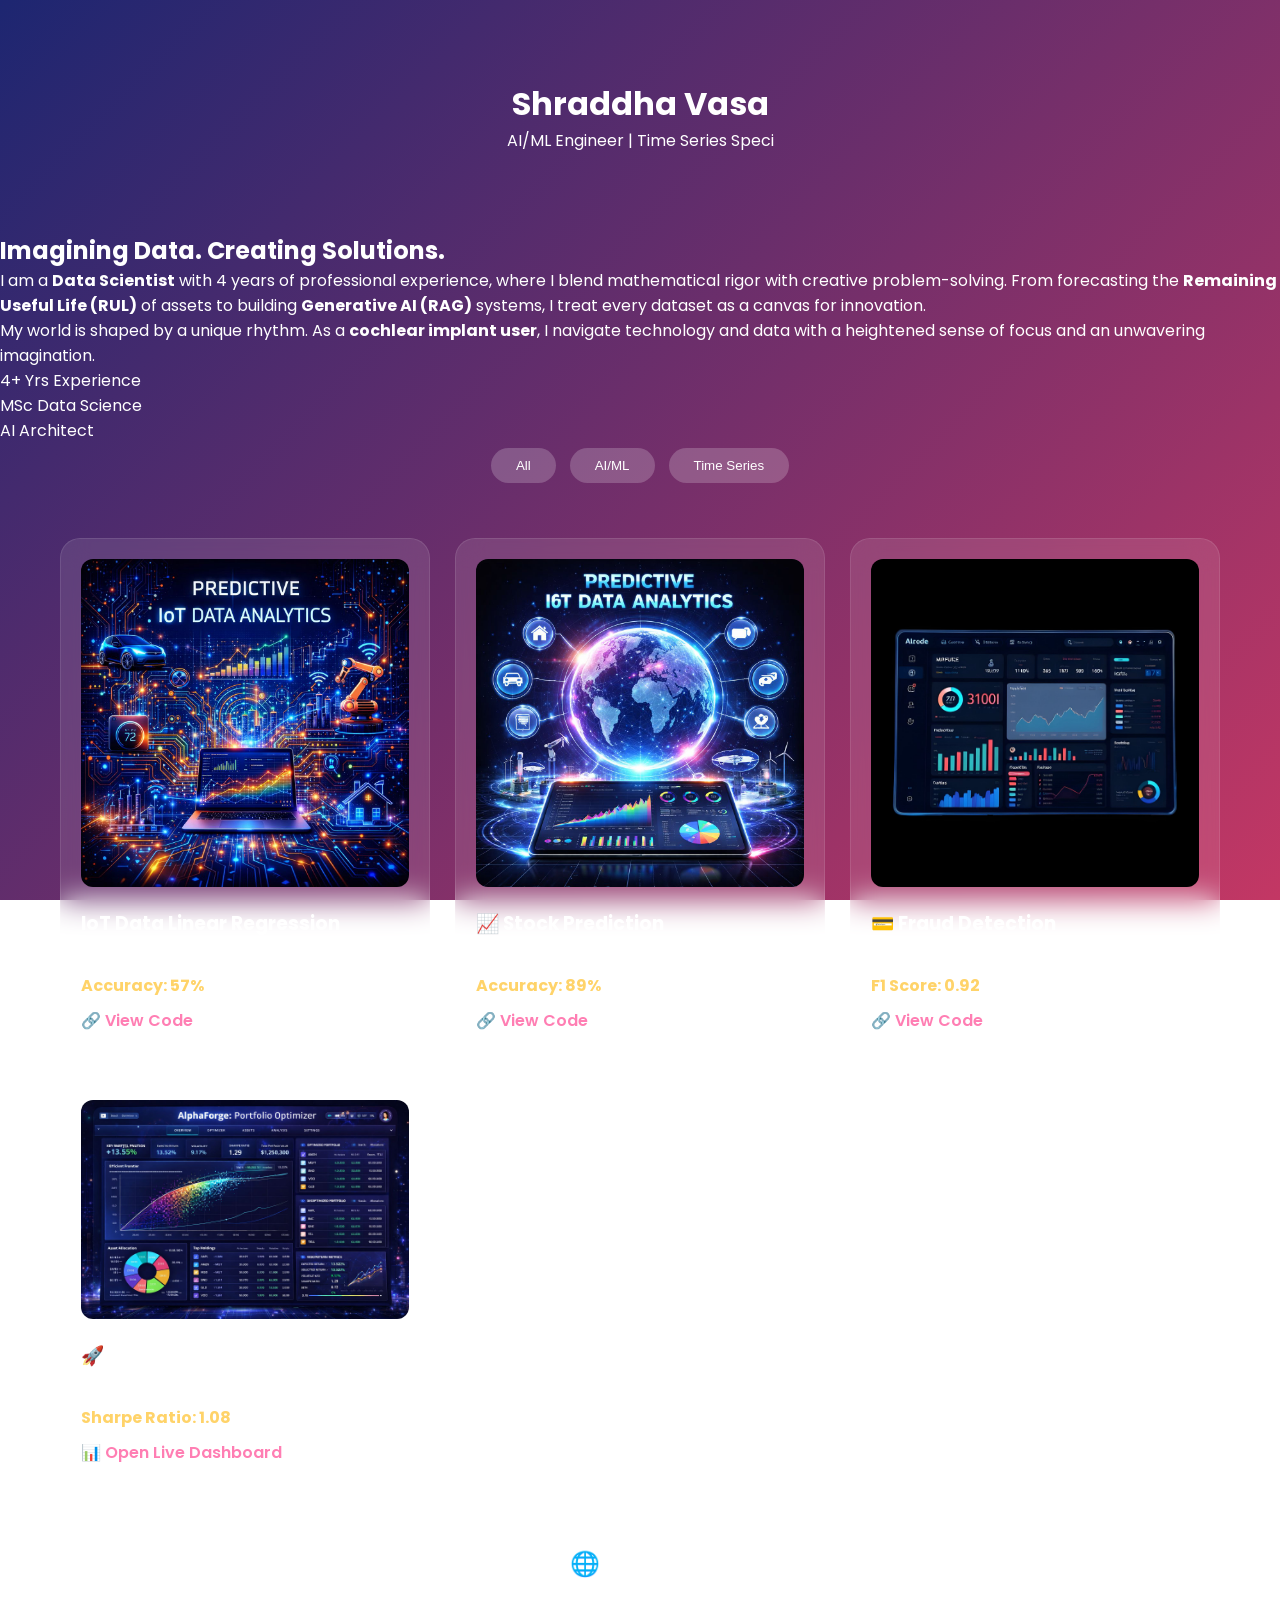
==== index.html @ d856b81b "Update index.html" ====
<!DOCTYPE html>
<html lang="en">
<head>
    <meta charset="UTF-8">
    <meta name="viewport" content="width=device-width, initial-scale=1.0">
    <title>Shraddha Vasa | DS/AI/ML Portfolio</title>
    <link rel="stylesheet" href="style.css">
    <link href="https://fonts.googleapis.com/css2?family=Poppins:wght@300;400;600&display=swap" rel="stylesheet">
</head>
<body>

<header>
    <h1>Shraddha Vasa</h1>
    <p id="typing"></p> 
</header>

<section class="bio-visual-container">
    <div class="bio-glass-card">
        <div class="visual-bg">
            <div class="blob"></div>
            <div class="blob"></div>
        </div>

        <div class="bio-content">
            <h2>Imagining Data. Creating Solutions.</h2>
            <p>
                I am a <strong>Data Scientist</strong> with 4 years of professional experience, where I blend 
                mathematical rigor with creative problem-solving. From forecasting the 
                <strong>Remaining Useful Life (RUL)</strong> of assets to building <strong>Generative AI (RAG)</strong> systems, 
                I treat every dataset as a canvas for innovation.
            </p>
            <p>
                My world is shaped by a unique rhythm. As a <strong>cochlear implant user</strong>, 
                I navigate technology and data with a heightened sense of focus and an 
                unwavering imagination.
            </p>
            <div class="creative-stats">
                <div class="stat-item"><span>4+</span> Yrs Experience</div>
                <div class="stat-item"><span>MSc</span> Data Science</div>
                <div class="stat-item"><span>AI</span> Architect</div>
            </div>
        </div>
    </div>
</section>

<div class="filters">
    <button onclick="filterProjects('all')">All</button>
    <button onclick="filterProjects('ml')">AI/ML</button>
    <button onclick="filterProjects('timeseries')">Time Series</button>
</div>

<section>
    <div class="projects-container">
        <div class="card ml timeseries">
            <img src="Project/IoT_1.jpeg" alt="IoT Data Analysis">
            <h3>IoT Data Linear Regression</h3>
            <p>Predictive Analytics for IoT Data.</p>
            <p class="metric">Accuracy: 57%</p>
            <a href="https://github.com/vasashraddha/IOT_works/blob/main/Predictive_Analytics_for_IoT_Data_A_Linear_Regression_Approach.ipynb" 
                class="project-link">🔗 View Code</a>
        </div>

        <div class="card ml timeseries">
            <img src="Project/IoT_2.jpeg" alt="Stock Prediction">
            <h3>📈 Stock Prediction</h3>
            <p>Forecast stock prices using ARIMA.</p>
            <p class="metric">Accuracy: 89%</p>
            <a href="#" class="project-link">🔗 View Code</a>
        </div>

        <div class="card ml">
            <img src="Project/Alpha_2.jpeg" alt="Fraud Detection">
            <h3>💳 Fraud Detection</h3>
            <p>Anomaly detection in transactions.</p>
            <p class="metric">F1 Score: 0.92</p>
            <a href="#" class="project-link">🔗 View Code</a>
        </div>

        <div class="card ml timeseries">
            <img src="Project/Alpha_1.jpeg" alt="AlphaForge">
            <h3>🚀 AlphaForge Optimizer</h3>
            <p>Multi-asset portfolio optimizer.</p>
            <p class="metric">Sharpe Ratio: 1.08</p>
            <a href="alphaforge.html" class="project-link">📊 Open Live Dashboard</a>
        </div>
    </div>
</section>

<footer style="padding: 40px; text-align: center;">
    <h2>🌐 Connect</h2>
    <a href="https://github.com/vasashraddha" style="color: white;">GitHub</a> |
    <a href="https://www.linkedin.com/in/vasa-shraddha" style="color: white;">LinkedIn</a>
</footer>

<script src="script.js"></script>
</body>
</html>
---- style.css ----
/* ===================== */
/* Global Reset */
/* ===================== */
* {
    margin: 0;
    padding: 0;
    box-sizing: border-box;
}

/* ===================== */
/* Body */
/* ===================== */
body {
    font-family: 'Poppins', sans-serif;
    background: linear-gradient(135deg, #1d2671, #c33764);
    background-attachment: fixed;
    color: white;
}

/* ===================== */
/* Header */
/* ===================== */
header {
    text-align: center;
    padding: 80px 20px;
}

/* ===================== */
/* Filters */
/* ===================== */
.filters {
    text-align: center;
    margin-bottom: 30px;
}

.filters button {
    margin: 5px;
    padding: 10px 25px;
    border: none;
    border-radius: 30px;
    background: rgba(255, 255, 255, 0.2);
    color: white;
    cursor: pointer;
    transition: 0.3s;
}

.filters button:hover {
    background: #ff7eb3;
}

/* ===================== */
/* Projects Grid */
/* ===================== */
.projects-container {
    display: grid;
    grid-template-columns: repeat(auto-fit, minmax(300px, 1fr));
    gap: 25px;
    padding: 20px;
    max-width: 1200px;
    margin: 0 auto;
}

/* ===================== */
/* Cards */
/* ===================== */
.card {
    background: rgba(255, 255, 255, 0.1);
    backdrop-filter: blur(15px);
    padding: 20px;
    border-radius: 20px;
    border: 1px solid rgba(255, 255, 255, 0.1);
    transition: 0.3s;
}

.card:hover {
    transform: translateY(-10px);
}

.card img {
    width: 100%;
    border-radius: 12px;
    margin-bottom: 15px;
}

/* ===================== */
/* Text Elements */
/* ===================== */
.metric {
    color: #ffd369;
    font-weight: bold;
    margin: 10px 0;
    display: block;
}

.project-link {
    color: #ff7eb3;
    text-decoration: none;
    font-weight: 600;
}

/* ===================== */
/* About Section */
/* ===================== */
.about-container {
    padding: 40px 20px;
    max-width: 1000px;
    margin: 0 auto;
}

.about-card {
    background: rgba(255, 255, 255, 0.1);
    backdrop-filter: blur(15px);
    border-radius: 20px;
    padding: 40px;
    border: 1px solid rgba(255, 255, 255, 0.1);
    transition: 0.3s;
}

.about-card:hover {
    transform: translateY(-5px);
}

.about-content {
    display: flex;
    align-items: center;
    gap: 40px;
    flex-wrap: wrap;
}

.about-text {
    flex: 1;
}

.about-text h2 {
    color: #ffd369;
    margin-bottom: 20px;
}

.about-text p {
    line-height: 1.7;
    margin-bottom: 15px;
    color: #f0f2f7;
}

.about-stats {
    display: flex;
    gap: 15px;
    margin-top: 25px;
    flex-wrap: wrap;
}

.about-stats span {
    background: rgba(255, 126, 179, 0.2);
    padding: 8px 15px;
    border-radius: 10px;
    font-size: 0.9rem;
    border: 1px solid #ff7eb3;
}

.about-image {
    flex-shrink: 0;
}

.about-image img {
    width: 100%;
    max-width: 220px;
    height: auto;
    border-radius: 20px;
    object-fit: cover;
    border: 3px solid #ff7eb3;
    box-shadow: 0 10px 30px rgba(0,0,0,0.3);
}

/* ===================== */
/* Footer */
/* ===================== */
footer {
    padding: 40px;
    text-align: center;
}

footer a {
    color: white;
    text-decoration: none;
    margin: 0 10px;
}

footer a:hover {
    color: #ff7eb3;
}

/* ===================== */
/* Mobile Responsive */
/* ===================== */
@media (max-width: 768px) {
    header {
        padding: 60px 15px;
    }

    .about-content {
        flex-direction: column-reverse;
        text-align: center;
    }

    .about-stats {
        justify-content: center;
    }

    .projects-container {
        grid-template-columns: 1fr;
    }
}
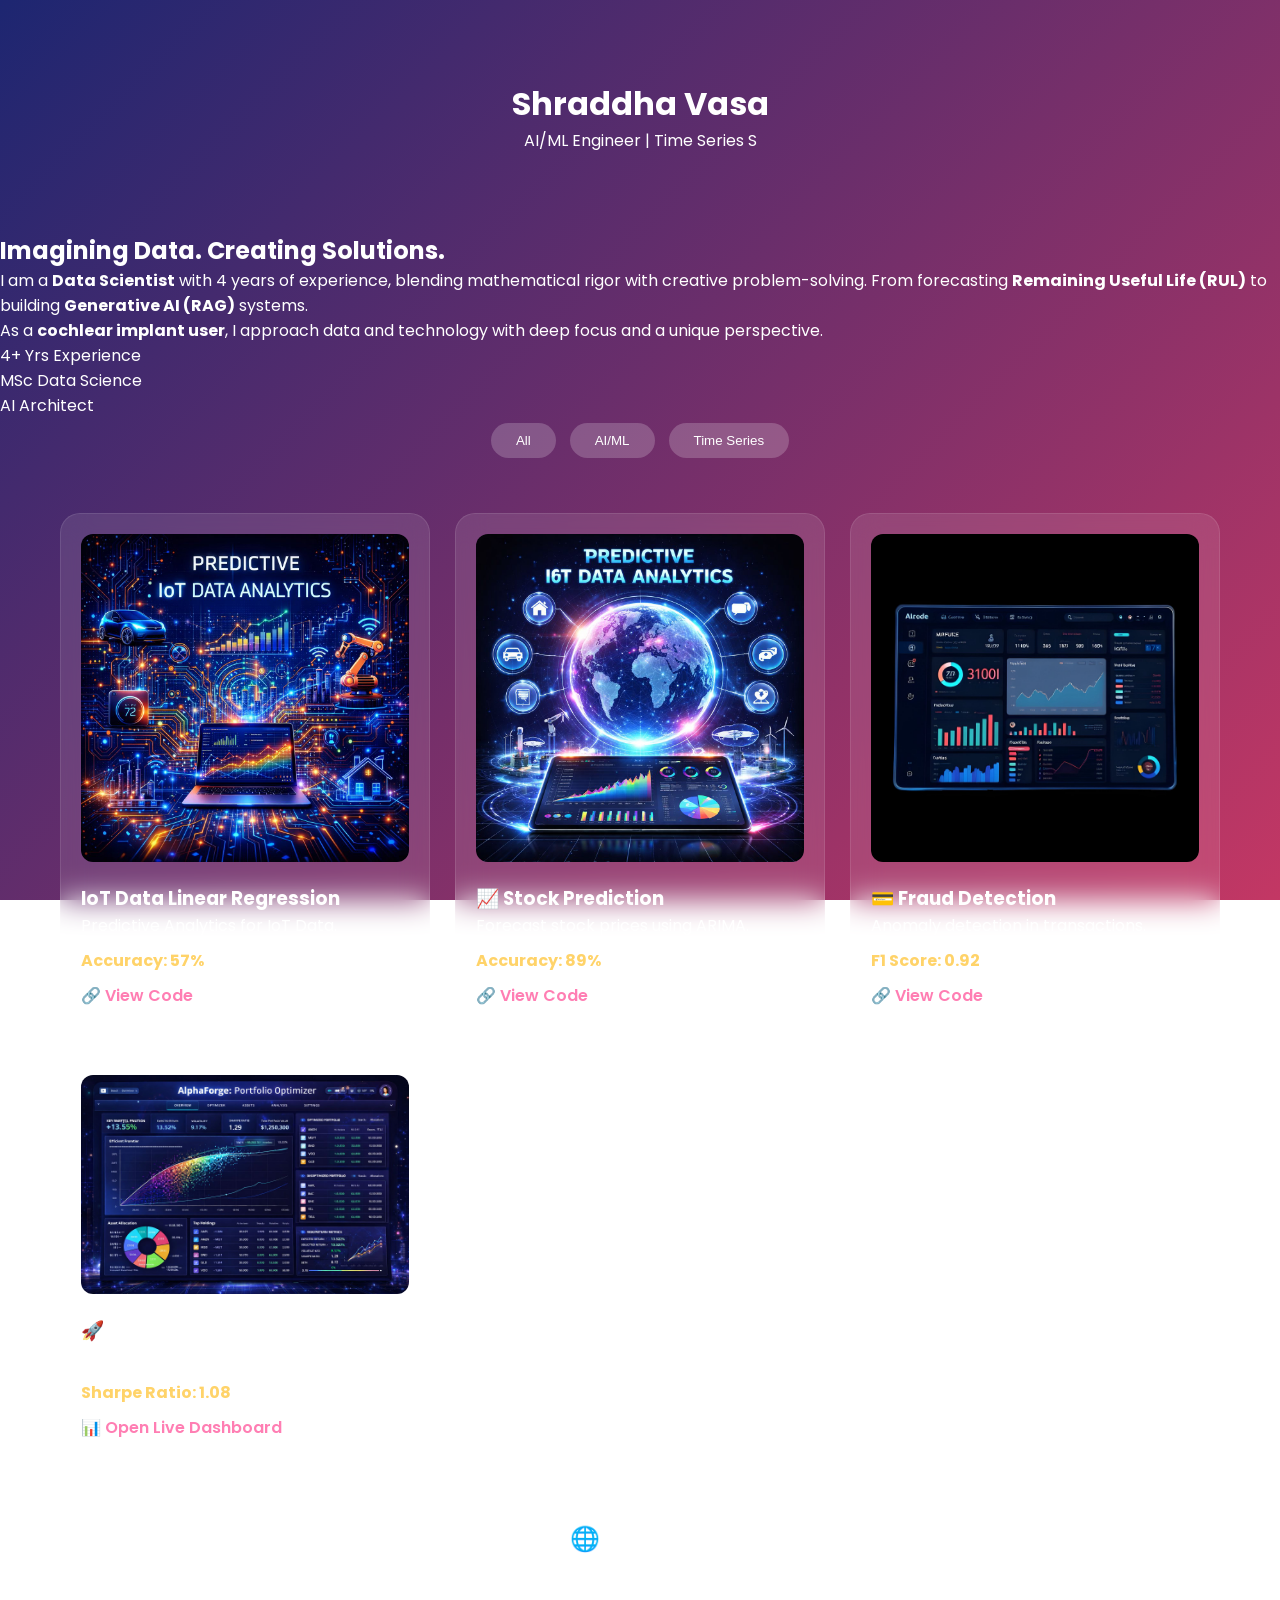
==== commit ede8bfd8: "Update index.html" ====
--- a/index.html
+++ b/index.html
@@ -4,18 +4,26 @@
     <meta charset="UTF-8">
     <meta name="viewport" content="width=device-width, initial-scale=1.0">
     <title>Shraddha Vasa | DS/AI/ML Portfolio</title>
+
+    <!-- CSS -->
     <link rel="stylesheet" href="style.css">
+
+    <!-- Fonts -->
     <link href="https://fonts.googleapis.com/css2?family=Poppins:wght@300;400;600&display=swap" rel="stylesheet">
 </head>
+
 <body>
 
+<!-- ================= HEADER ================= -->
 <header>
     <h1>Shraddha Vasa</h1>
     <p id="typing"></p> 
 </header>
 
+<!-- ================= BIO SECTION ================= -->
 <section class="bio-visual-container">
     <div class="bio-glass-card">
+
         <div class="visual-bg">
             <div class="blob"></div>
             <div class="blob"></div>
@@ -23,45 +31,50 @@
 
         <div class="bio-content">
             <h2>Imagining Data. Creating Solutions.</h2>
+
             <p>
-                I am a <strong>Data Scientist</strong> with 4 years of professional experience, where I blend 
-                mathematical rigor with creative problem-solving. From forecasting the 
-                <strong>Remaining Useful Life (RUL)</strong> of assets to building <strong>Generative AI (RAG)</strong> systems, 
-                I treat every dataset as a canvas for innovation.
+                I am a <strong>Data Scientist</strong> with 4 years of experience, blending 
+                mathematical rigor with creative problem-solving. From forecasting 
+                <strong>Remaining Useful Life (RUL)</strong> to building 
+                <strong>Generative AI (RAG)</strong> systems.
             </p>
+
             <p>
-                My world is shaped by a unique rhythm. As a <strong>cochlear implant user</strong>, 
-                I navigate technology and data with a heightened sense of focus and an 
-                unwavering imagination.
+                As a <strong>cochlear implant user</strong>, I approach data and technology 
+                with deep focus and a unique perspective.
             </p>
+
             <div class="creative-stats">
                 <div class="stat-item"><span>4+</span> Yrs Experience</div>
                 <div class="stat-item"><span>MSc</span> Data Science</div>
                 <div class="stat-item"><span>AI</span> Architect</div>
             </div>
         </div>
-    </div>
+
+    </div> <!-- ✅ FIXED: Proper closing -->
 </section>
 
+<!-- ================= FILTERS ================= -->
 <div class="filters">
     <button onclick="filterProjects('all')">All</button>
     <button onclick="filterProjects('ml')">AI/ML</button>
     <button onclick="filterProjects('timeseries')">Time Series</button>
 </div>
 
+<!-- ================= PROJECTS ================= -->
 <section>
     <div class="projects-container">
+
         <div class="card ml timeseries">
             <img src="Project/IoT_1.jpeg" alt="IoT Data Analysis">
             <h3>IoT Data Linear Regression</h3>
             <p>Predictive Analytics for IoT Data.</p>
             <p class="metric">Accuracy: 57%</p>
-            <a href="https://github.com/vasashraddha/IOT_works/blob/main/Predictive_Analytics_for_IoT_Data_A_Linear_Regression_Approach.ipynb" 
-                class="project-link">🔗 View Code</a>
+            <a href="https://github.com/vasashraddha/IOT_works" class="project-link">🔗 View Code</a>
         </div>
 
         <div class="card ml timeseries">
-            <img src="Project/IoT_2.jpeg" alt="Stock Prediction">
+            <img src="Project/IoT_2.jpeg" alt="Stock Prediction Model">
             <h3>📈 Stock Prediction</h3>
             <p>Forecast stock prices using ARIMA.</p>
             <p class="metric">Accuracy: 89%</p>
@@ -69,7 +82,7 @@
         </div>
 
         <div class="card ml">
-            <img src="Project/Alpha_2.jpeg" alt="Fraud Detection">
+            <img src="Project/Alpha_2.jpeg" alt="Fraud Detection System">
             <h3>💳 Fraud Detection</h3>
             <p>Anomaly detection in transactions.</p>
             <p class="metric">F1 Score: 0.92</p>
@@ -77,21 +90,29 @@
         </div>
 
         <div class="card ml timeseries">
-            <img src="Project/Alpha_1.jpeg" alt="AlphaForge">
+            <img src="Project/Alpha_1.jpeg" alt="Portfolio Optimizer Dashboard">
             <h3>🚀 AlphaForge Optimizer</h3>
             <p>Multi-asset portfolio optimizer.</p>
             <p class="metric">Sharpe Ratio: 1.08</p>
             <a href="alphaforge.html" class="project-link">📊 Open Live Dashboard</a>
         </div>
+
     </div>
 </section>
 
-<footer style="padding: 40px; text-align: center;">
+<!-- ================= FOOTER ================= -->
+<footer>
     <h2>🌐 Connect</h2>
-    <a href="https://github.com/vasashraddha" style="color: white;">GitHub</a> |
-    <a href="https://www.linkedin.com/in/vasa-shraddha" style="color: white;">LinkedIn</a>
+
+    <a href="https://github.com/vasashraddha">GitHub</a> |
+    <a href="https://www.linkedin.com/in/vasa-shraddha">LinkedIn</a> |
+    <a href="mailto:shraddhavasa14@gmail.com">Email</a> |
+    <a href="Mob:+916302883803">Call</a>
+
 </footer>
 
+<!-- JS -->
 <script src="script.js"></script>
+
 </body>
 </html>
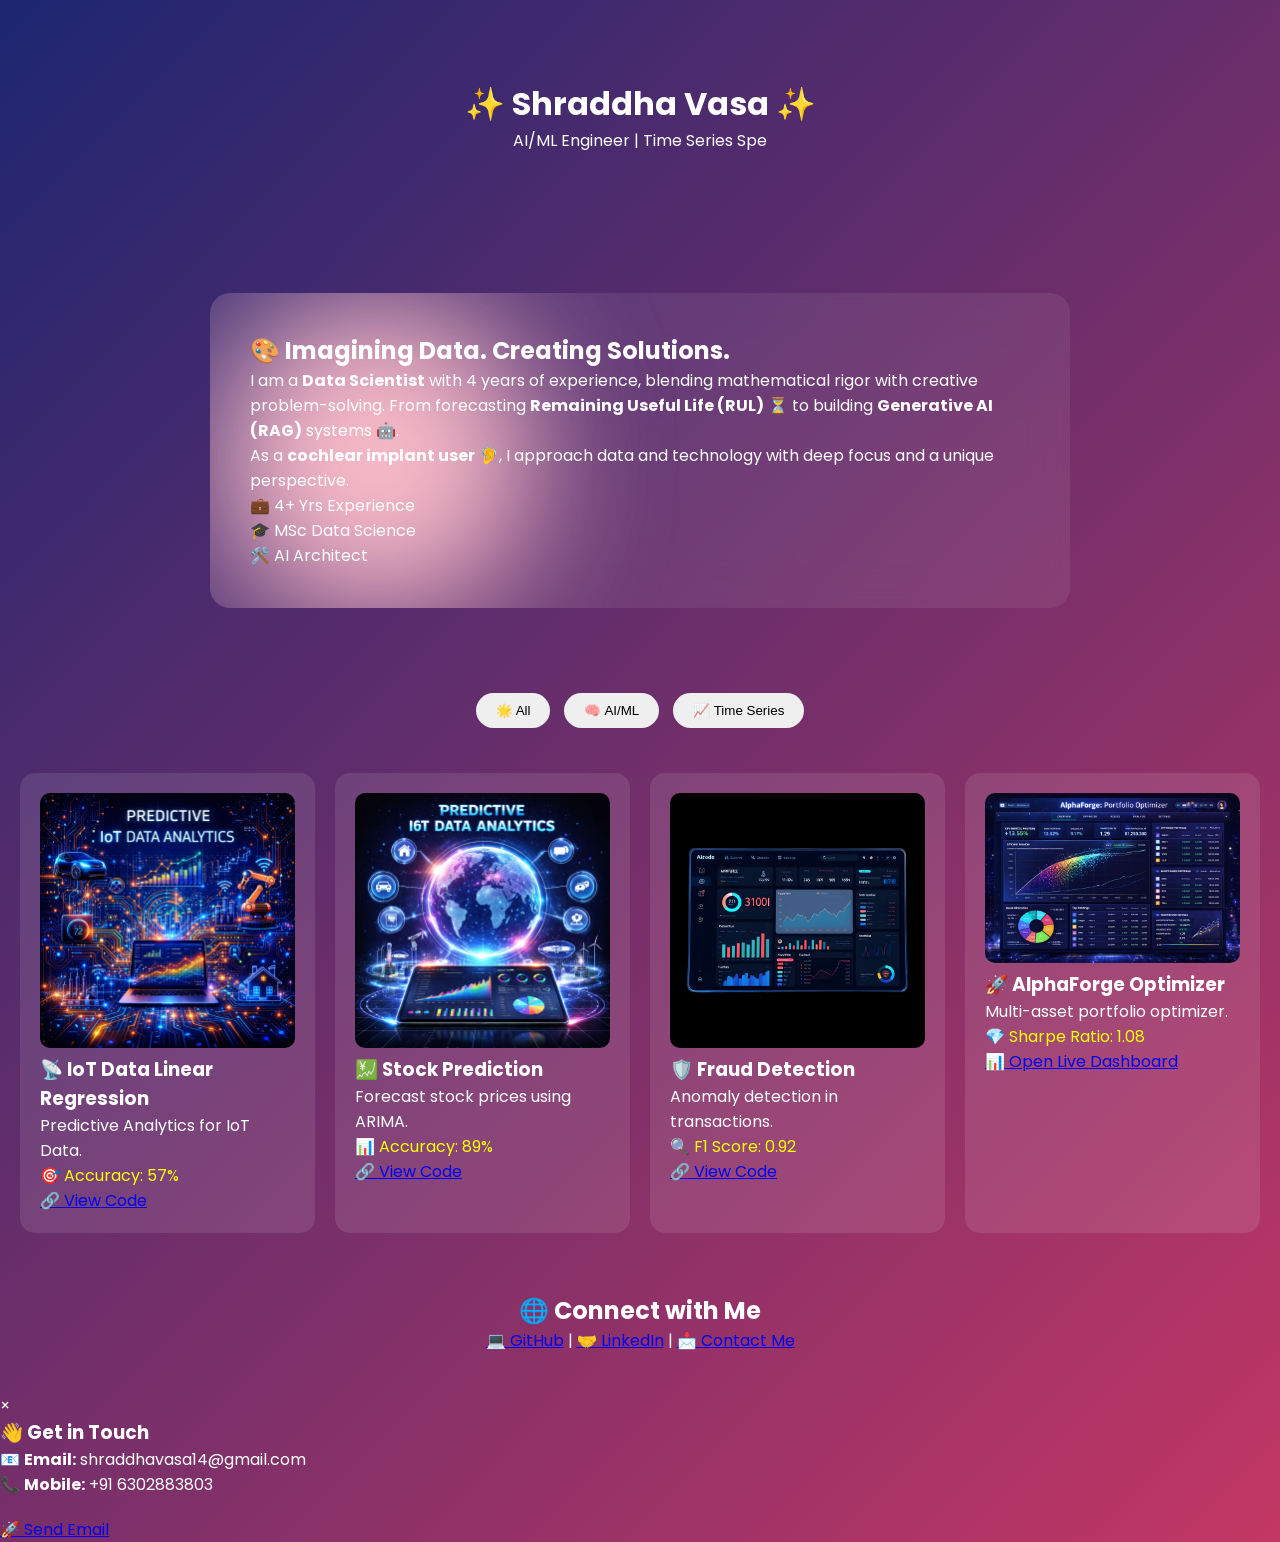
==== commit ac455b8d: "Update index.html" ====
--- a/index.html
+++ b/index.html
@@ -4,115 +4,105 @@
     <meta charset="UTF-8">
     <meta name="viewport" content="width=device-width, initial-scale=1.0">
     <title>Shraddha Vasa | DS/AI/ML Portfolio</title>
-
-    <!-- CSS -->
     <link rel="stylesheet" href="style.css">
-
-    <!-- Fonts -->
     <link href="https://fonts.googleapis.com/css2?family=Poppins:wght@300;400;600&display=swap" rel="stylesheet">
 </head>
-
 <body>
 
-<!-- ================= HEADER ================= -->
 <header>
-    <h1>Shraddha Vasa</h1>
+    <h1>✨ Shraddha Vasa ✨</h1>
     <p id="typing"></p> 
 </header>
 
-<!-- ================= BIO SECTION ================= -->
 <section class="bio-visual-container">
     <div class="bio-glass-card">
-
         <div class="visual-bg">
             <div class="blob"></div>
             <div class="blob"></div>
         </div>
-
         <div class="bio-content">
-            <h2>Imagining Data. Creating Solutions.</h2>
-
+            <h2>🎨 Imagining Data. Creating Solutions.</h2>
             <p>
                 I am a <strong>Data Scientist</strong> with 4 years of experience, blending 
                 mathematical rigor with creative problem-solving. From forecasting 
-                <strong>Remaining Useful Life (RUL)</strong> to building 
-                <strong>Generative AI (RAG)</strong> systems.
+                <strong>Remaining Useful Life (RUL)</strong> ⏳ to building 
+                <strong>Generative AI (RAG)</strong> systems 🤖.
             </p>
-
             <p>
-                As a <strong>cochlear implant user</strong>, I approach data and technology 
+                As a <strong>cochlear implant user</strong> 🦻, I approach data and technology 
                 with deep focus and a unique perspective.
             </p>
-
             <div class="creative-stats">
-                <div class="stat-item"><span>4+</span> Yrs Experience</div>
-                <div class="stat-item"><span>MSc</span> Data Science</div>
-                <div class="stat-item"><span>AI</span> Architect</div>
+                <div class="stat-item"><span>💼 4+</span> Yrs Experience</div>
+                <div class="stat-item"><span>🎓 MSc</span> Data Science</div>
+                <div class="stat-item"><span>🛠️ AI</span> Architect</div>
             </div>
         </div>
-
-    </div> <!-- ✅ FIXED: Proper closing -->
-</section>
-
-<!-- ================= FILTERS ================= -->
-<div class="filters">
-    <button onclick="filterProjects('all')">All</button>
-    <button onclick="filterProjects('ml')">AI/ML</button>
-    <button onclick="filterProjects('timeseries')">Time Series</button>
-</div>
-
-<!-- ================= PROJECTS ================= -->
-<section>
-    <div class="projects-container">
-
-        <div class="card ml timeseries">
-            <img src="Project/IoT_1.jpeg" alt="IoT Data Analysis">
-            <h3>IoT Data Linear Regression</h3>
-            <p>Predictive Analytics for IoT Data.</p>
-            <p class="metric">Accuracy: 57%</p>
-            <a href="https://github.com/vasashraddha/IOT_works" class="project-link">🔗 View Code</a>
-        </div>
-
-        <div class="card ml timeseries">
-            <img src="Project/IoT_2.jpeg" alt="Stock Prediction Model">
-            <h3>📈 Stock Prediction</h3>
-            <p>Forecast stock prices using ARIMA.</p>
-            <p class="metric">Accuracy: 89%</p>
-            <a href="#" class="project-link">🔗 View Code</a>
-        </div>
-
-        <div class="card ml">
-            <img src="Project/Alpha_2.jpeg" alt="Fraud Detection System">
-            <h3>💳 Fraud Detection</h3>
-            <p>Anomaly detection in transactions.</p>
-            <p class="metric">F1 Score: 0.92</p>
-            <a href="#" class="project-link">🔗 View Code</a>
-        </div>
-
-        <div class="card ml timeseries">
-            <img src="Project/Alpha_1.jpeg" alt="Portfolio Optimizer Dashboard">
-            <h3>🚀 AlphaForge Optimizer</h3>
-            <p>Multi-asset portfolio optimizer.</p>
-            <p class="metric">Sharpe Ratio: 1.08</p>
-            <a href="alphaforge.html" class="project-link">📊 Open Live Dashboard</a>
-        </div>
-
     </div>
 </section>
 
-<!-- ================= FOOTER ================= -->
+<div class="filters">
+    <button class="active" onclick="filterProjects('all')">🌟 All</button>
+    <button onclick="filterProjects('ml')">🧠 AI/ML</button>
+    <button onclick="filterProjects('timeseries')">📈 Time Series</button>
+</div>
+
+<section class="projects-container">
+    <div class="card ml timeseries">
+        <img src="Project/IoT_1.jpeg" alt="IoT Data Analysis">
+        <h3>📡 IoT Data Linear Regression</h3>
+        <p>Predictive Analytics for IoT Data.</p>
+        <p class="metric">🎯 Accuracy: 57%</p>
+        <a href="https://github.com/vasashraddha/IOT_works/blob/main/Predictive_Analytics_for_IoT_Data_A_Linear_Regression_Approach.ipynb" 
+            class="project-link">🔗 View Code</a>
+    </div>
+
+    <div class="card ml timeseries">
+        <img src="Project/IoT_2.jpeg" alt="Stock Prediction">
+        <h3>💹 Stock Prediction</h3>
+        <p>Forecast stock prices using ARIMA.</p>
+        <p class="metric">📊 Accuracy: 89%</p>
+        <a href="#" class="project-link">🔗 View Code</a>
+    </div>
+
+    <div class="card ml">
+        <img src="Project/Alpha_2.jpeg" alt="Fraud Detection">
+        <h3>🛡️ Fraud Detection</h3>
+        <p>Anomaly detection in transactions.</p>
+        <p class="metric">🔍 F1 Score: 0.92</p>
+        <a href="#" class="project-link">🔗 View Code</a>
+    </div>
+
+    <div class="card ml timeseries">
+        <img src="Project/Alpha_1.jpeg" alt="AlphaForge">
+        <h3>🚀 AlphaForge Optimizer</h3>
+        <p>Multi-asset portfolio optimizer.</p>
+        <p class="metric">💎 Sharpe Ratio: 1.08</p>
+        <a href="alphaforge.html" class="project-link">📊 Open Live Dashboard</a>
+    </div>
+</section>
+
 <footer>
-    <h2>🌐 Connect</h2>
-
-    <a href="https://github.com/vasashraddha">GitHub</a> |
-    <a href="https://www.linkedin.com/in/vasa-shraddha">LinkedIn</a> |
-    <a href="mailto:shraddhavasa14@gmail.com">Email</a> |
-    <a href="Mob:+916302883803">Call</a>
-
+    <h2>🌐 Connect with Me</h2>
+    <div class="footer-links">
+        <a href="https://github.com/vasashraddha" target="_blank">💻 GitHub</a> |
+        <a href="https://www.linkedin.com/in/vasa-shraddha" target="_blank">🤝 LinkedIn</a> | 
+        <a href="javascript:void(0)" onclick="openModal()">📩 Contact Me</a>
+    </div>
 </footer>
 
-<!-- JS -->
+<div id="contactModal" class="modal">
+    <div class="modal-content">
+        <span class="close" onclick="closeModal()">&times;</span>
+        <h3>👋 Get in Touch</h3>
+        <p>📧 <strong>Email:</strong> shraddhavasa14@gmail.com</p>
+        <p>📞 <strong>Mobile:</strong> +91 6302883803</p>
+        <div style="margin-top: 20px;">
+            <a href="mailto:shraddhavasa14@gmail.com" class="modal-btn">🚀 Send Email</a>
+        </div>
+    </div>
+</div>
+
 <script src="script.js"></script>
-
 </body>
 </html>
--- a/style.css
+++ b/style.css
@@ -1,212 +1,98 @@
-/* ===================== */
-/* Global Reset */
-/* ===================== */
 * {
     margin: 0;
     padding: 0;
     box-sizing: border-box;
 }
 
-/* ===================== */
-/* Body */
-/* ===================== */
 body {
     font-family: 'Poppins', sans-serif;
     background: linear-gradient(135deg, #1d2671, #c33764);
-    background-attachment: fixed;
     color: white;
 }
 
-/* ===================== */
 /* Header */
-/* ===================== */
 header {
     text-align: center;
     padding: 80px 20px;
 }
 
-/* ===================== */
+/* Bio Section */
+.bio-visual-container {
+    padding: 60px 20px;
+    max-width: 900px;
+    margin: auto;
+}
+
+.bio-glass-card {
+    position: relative;
+    background: rgba(255,255,255,0.08);
+    backdrop-filter: blur(20px);
+    padding: 40px;
+    border-radius: 20px;
+    overflow: hidden;
+}
+
+.visual-bg {
+    position: absolute;
+    width: 100%;
+    height: 100%;
+    z-index: -1;
+}
+
+.blob {
+    position: absolute;
+    width: 250px;
+    height: 250px;
+    background: pink;
+    filter: blur(80px);
+    border-radius: 50%;
+    animation: move 10s infinite alternate;
+}
+
+@keyframes move {
+    from { transform: translate(-20%, -20%); }
+    to { transform: translate(20%, 20%); }
+}
+
 /* Filters */
-/* ===================== */
 .filters {
     text-align: center;
-    margin-bottom: 30px;
+    margin: 20px;
 }
 
 .filters button {
+    padding: 10px 20px;
+    border: none;
     margin: 5px;
-    padding: 10px 25px;
-    border: none;
-    border-radius: 30px;
-    background: rgba(255, 255, 255, 0.2);
-    color: white;
+    border-radius: 20px;
     cursor: pointer;
-    transition: 0.3s;
 }
 
-.filters button:hover {
-    background: #ff7eb3;
+/* Projects */
+.projects-container {
+    display: grid;
+    grid-template-columns: repeat(auto-fit,minmax(250px,1fr));
+    gap: 20px;
+    padding: 20px;
 }
 
-/* ===================== */
-/* Projects Grid */
-/* ===================== */
-.projects-container {
-    display: grid;
-    grid-template-columns: repeat(auto-fit, minmax(300px, 1fr));
-    gap: 25px;
+.card {
+    background: rgba(255,255,255,0.1);
     padding: 20px;
-    max-width: 1200px;
-    margin: 0 auto;
-}
-
-/* ===================== */
-/* Cards */
-/* ===================== */
-.card {
-    background: rgba(255, 255, 255, 0.1);
-    backdrop-filter: blur(15px);
-    padding: 20px;
-    border-radius: 20px;
-    border: 1px solid rgba(255, 255, 255, 0.1);
-    transition: 0.3s;
-}
-
-.card:hover {
-    transform: translateY(-10px);
+    border-radius: 15px;
 }
 
 .card img {
     width: 100%;
-    border-radius: 12px;
-    margin-bottom: 15px;
+    border-radius: 10px;
 }
 
-/* ===================== */
-/* Text Elements */
-/* ===================== */
 .metric {
-    color: #ffd369;
-    font-weight: bold;
-    margin: 10px 0;
-    display: block;
+    color: yellow;
 }
 
-.project-link {
-    color: #ff7eb3;
-    text-decoration: none;
-    font-weight: 600;
+/* Footer */
+footer {
+    text-align: center;
+    padding: 40px;
 }
-
-/* ===================== */
-/* About Section */
-/* ===================== */
-.about-container {
-    padding: 40px 20px;
-    max-width: 1000px;
-    margin: 0 auto;
-}
-
-.about-card {
-    background: rgba(255, 255, 255, 0.1);
-    backdrop-filter: blur(15px);
-    border-radius: 20px;
-    padding: 40px;
-    border: 1px solid rgba(255, 255, 255, 0.1);
-    transition: 0.3s;
-}
-
-.about-card:hover {
-    transform: translateY(-5px);
-}
-
-.about-content {
-    display: flex;
-    align-items: center;
-    gap: 40px;
-    flex-wrap: wrap;
-}
-
-.about-text {
-    flex: 1;
-}
-
-.about-text h2 {
-    color: #ffd369;
-    margin-bottom: 20px;
-}
-
-.about-text p {
-    line-height: 1.7;
-    margin-bottom: 15px;
-    color: #f0f2f7;
-}
-
-.about-stats {
-    display: flex;
-    gap: 15px;
-    margin-top: 25px;
-    flex-wrap: wrap;
-}
-
-.about-stats span {
-    background: rgba(255, 126, 179, 0.2);
-    padding: 8px 15px;
-    border-radius: 10px;
-    font-size: 0.9rem;
-    border: 1px solid #ff7eb3;
-}
-
-.about-image {
-    flex-shrink: 0;
-}
-
-.about-image img {
-    width: 100%;
-    max-width: 220px;
-    height: auto;
-    border-radius: 20px;
-    object-fit: cover;
-    border: 3px solid #ff7eb3;
-    box-shadow: 0 10px 30px rgba(0,0,0,0.3);
-}
-
-/* ===================== */
-/* Footer */
-/* ===================== */
-footer {
-    padding: 40px;
-    text-align: center;
-}
-
-footer a {
-    color: white;
-    text-decoration: none;
-    margin: 0 10px;
-}
-
-footer a:hover {
-    color: #ff7eb3;
-}
-
-/* ===================== */
-/* Mobile Responsive */
-/* ===================== */
-@media (max-width: 768px) {
-    header {
-        padding: 60px 15px;
-    }
-
-    .about-content {
-        flex-direction: column-reverse;
-        text-align: center;
-    }
-
-    .about-stats {
-        justify-content: center;
-    }
-
-    .projects-container {
-        grid-template-columns: 1fr;
-    }
-}
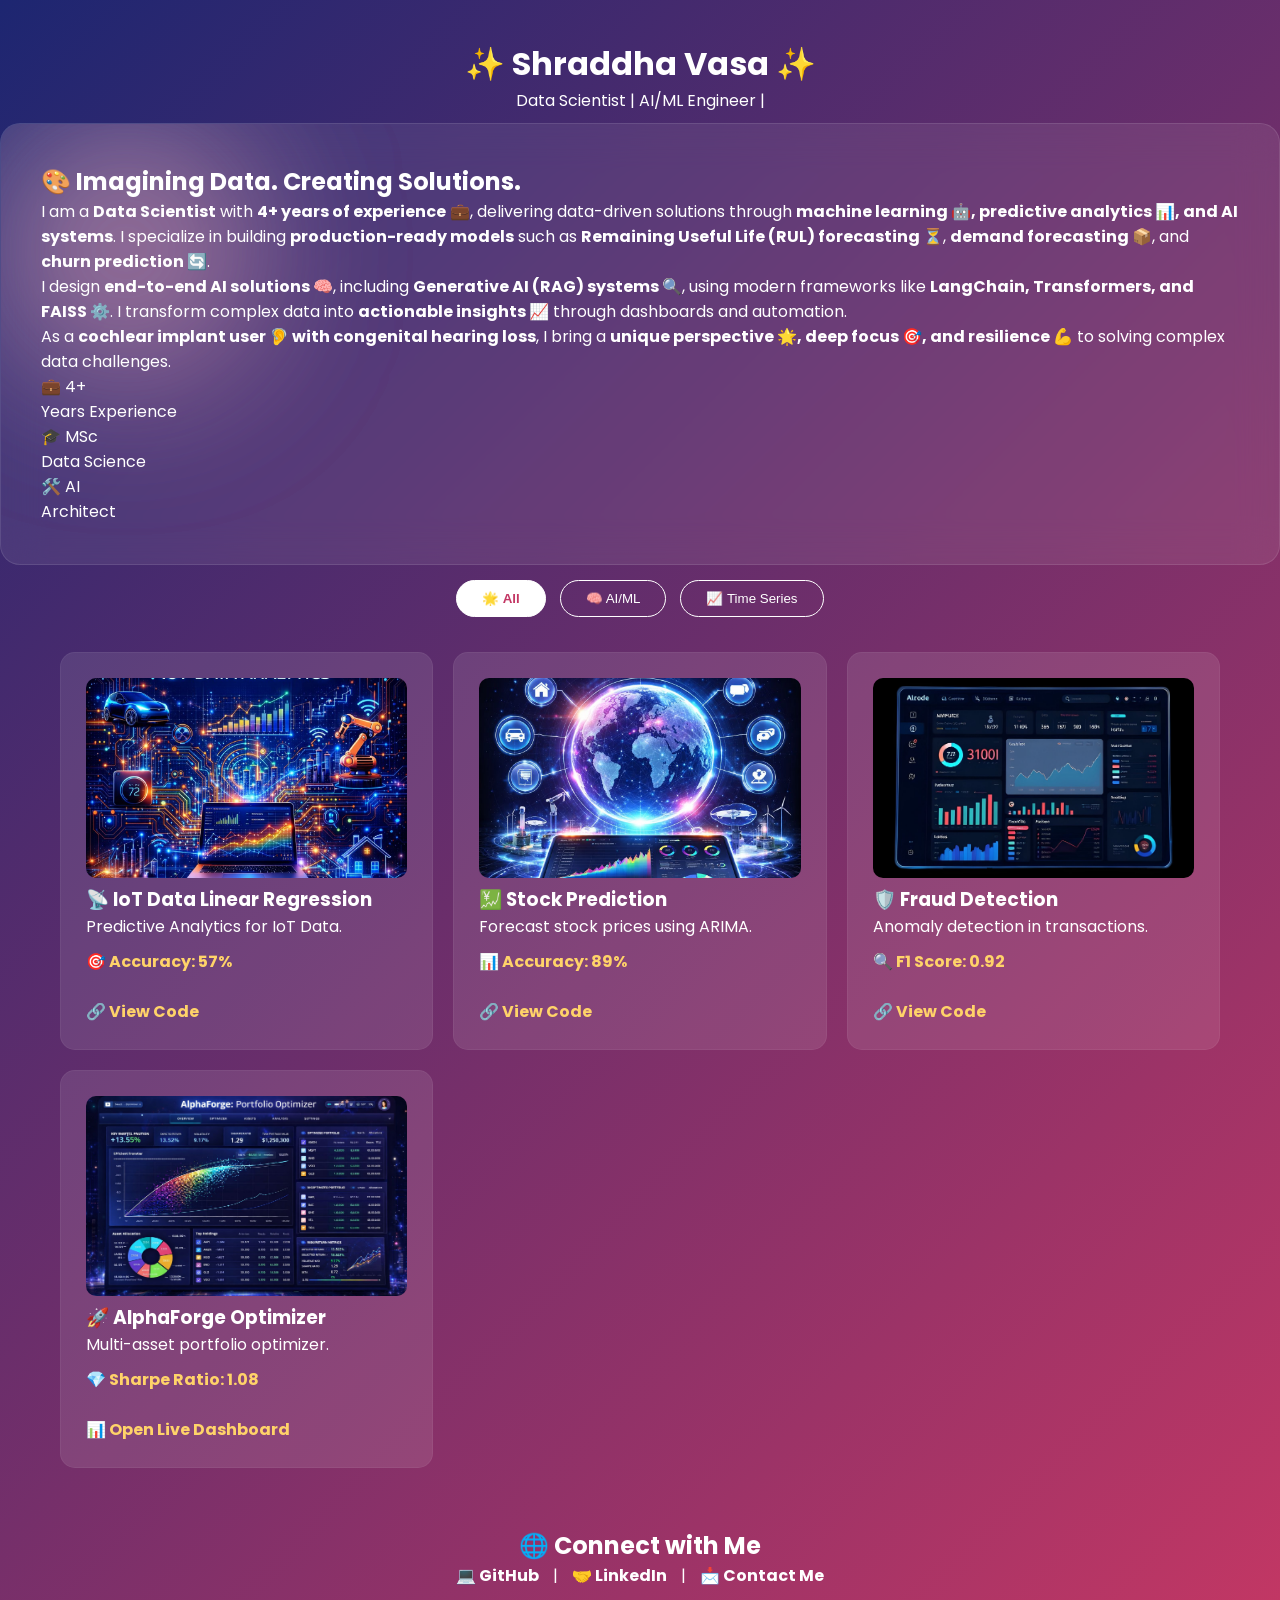
==== commit b2640078: "Update index.html" ====
--- a/index.html
+++ b/index.html
@@ -5,7 +5,7 @@
     <meta name="viewport" content="width=device-width, initial-scale=1.0">
     <title>Shraddha Vasa | DS/AI/ML Portfolio</title>
     <link rel="stylesheet" href="style.css">
-    <link href="https://fonts.googleapis.com/css2?family=Poppins:wght@300;400;600&display=swap" rel="stylesheet">
+    <link href="https://fonts.googleapis.com/css2?family=Poppins:wght@300;400;600;700&display=swap" rel="stylesheet">
 </head>
 <body>
 
@@ -14,28 +14,53 @@
     <p id="typing"></p> 
 </header>
 
-<section class="bio-visual-container">
+<section class="about-section">
     <div class="bio-glass-card">
         <div class="visual-bg">
             <div class="blob"></div>
             <div class="blob"></div>
         </div>
+        
         <div class="bio-content">
-            <h2>🎨 Imagining Data. Creating Solutions.</h2>
+            <h1 class="about-title">
+                🎨 Imagining Data. Creating Solutions.
+            </h1>
+
             <p>
-                I am a <strong>Data Scientist</strong> with 4 years of experience, blending 
-                mathematical rigor with creative problem-solving. From forecasting 
-                <strong>Remaining Useful Life (RUL)</strong> ⏳ to building 
-                <strong>Generative AI (RAG)</strong> systems 🤖.
+                I am a <strong>Data Scientist</strong> with <strong>4+ years of experience</strong> 💼, delivering 
+                data-driven solutions through <strong>machine learning 🤖, predictive analytics 📊, and AI systems</strong>. 
+                I specialize in building <strong>production-ready models</strong> such as 
+                <strong>Remaining Useful Life (RUL) forecasting ⏳</strong>, 
+                <strong>demand forecasting 📦</strong>, and 
+                <strong>churn prediction 🔄</strong>.
             </p>
+
             <p>
-                As a <strong>cochlear implant user</strong> 🦻, I approach data and technology 
-                with deep focus and a unique perspective.
+                I design <strong>end-to-end AI solutions 🧠</strong>, including 
+                <strong>Generative AI (RAG) systems 🔍</strong>, using modern frameworks like 
+                <strong>LangChain, Transformers, and FAISS ⚙️</strong>. 
+                I transform complex data into <strong>actionable insights 📈</strong> through dashboards and automation.
             </p>
+
+            <p>
+                As a <strong>cochlear implant user 🦻 with congenital hearing loss</strong>, 
+                I bring a <strong>unique perspective 🌟, deep focus 🎯, and resilience 💪</strong> 
+                to solving complex data challenges.
+            </p>
+
             <div class="creative-stats">
-                <div class="stat-item"><span>💼 4+</span> Yrs Experience</div>
-                <div class="stat-item"><span>🎓 MSc</span> Data Science</div>
-                <div class="stat-item"><span>🛠️ AI</span> Architect</div>
+                <div class="stat-item">
+                    <span>💼 4+</span>
+                    <p>Years Experience</p>
+                </div>
+                <div class="stat-item">
+                    <span>🎓 MSc</span>
+                    <p>Data Science</p>
+                </div>
+                <div class="stat-item">
+                    <span>🛠️ AI</span>
+                    <p>Architect</p>
+                </div>
             </div>
         </div>
     </div>
@@ -53,8 +78,7 @@
         <h3>📡 IoT Data Linear Regression</h3>
         <p>Predictive Analytics for IoT Data.</p>
         <p class="metric">🎯 Accuracy: 57%</p>
-        <a href="https://github.com/vasashraddha/IOT_works/blob/main/Predictive_Analytics_for_IoT_Data_A_Linear_Regression_Approach.ipynb" 
-            class="project-link">🔗 View Code</a>
+        <a href="https://github.com/vasashraddha/IOT_works" class="project-link" target="_blank">🔗 View Code</a>
     </div>
 
     <div class="card ml timeseries">
@@ -98,7 +122,7 @@
         <p>📧 <strong>Email:</strong> shraddhavasa14@gmail.com</p>
         <p>📞 <strong>Mobile:</strong> +91 6302883803</p>
         <div style="margin-top: 20px;">
-            <a href="mailto:shraddhavasa14@gmail.com" class="modal-btn">🚀 Send Email</a>
+            <a href="mailto:shraddhavasa14@gmail.com" class="modal-btn">🚀 Send Direct Email</a>
         </div>
     </div>
 </div>
--- a/style.css
+++ b/style.css
@@ -1,27 +1,15 @@
-* {
-    margin: 0;
-    padding: 0;
-    box-sizing: border-box;
-}
+* { margin: 0; padding: 0; box-sizing: border-box; }
 
 body {
     font-family: 'Poppins', sans-serif;
     background: linear-gradient(135deg, #1d2671, #c33764);
     color: white;
+    overflow-x: hidden;
 }
 
-/* Header */
-header {
-    text-align: center;
-    padding: 80px 20px;
-}
+header { text-align: center; padding: 40px 20px 10px 20px; }
 
-/* Bio Section */
-.bio-visual-container {
-    padding: 60px 20px;
-    max-width: 900px;
-    margin: auto;
-}
+.bio-visual-container { padding: 20px; max-width: 900px; margin: auto; }
 
 .bio-glass-card {
     position: relative;
@@ -30,69 +18,66 @@
     padding: 40px;
     border-radius: 20px;
     overflow: hidden;
+    border: 1px solid rgba(255,255,255,0.1);
 }
 
-.visual-bg {
-    position: absolute;
-    width: 100%;
-    height: 100%;
-    z-index: -1;
-}
+.visual-bg { position: absolute; width: 100%; height: 100%; z-index: -1; top: 0; left: 0; }
 
 .blob {
-    position: absolute;
-    width: 250px;
-    height: 250px;
-    background: pink;
-    filter: blur(80px);
-    border-radius: 50%;
+    position: absolute; width: 250px; height: 250px;
+    background: rgba(255, 182, 193, 0.3);
+    filter: blur(80px); border-radius: 50%;
     animation: move 10s infinite alternate;
 }
 
 @keyframes move {
-    from { transform: translate(-20%, -20%); }
-    to { transform: translate(20%, 20%); }
+    from { transform: translate(-15%, -15%); }
+    to { transform: translate(15%, 15%); }
 }
 
-/* Filters */
-.filters {
-    text-align: center;
-    margin: 20px;
+.filters { text-align: center; margin: 10px; }
+.filters button {
+    padding: 10px 25px; border: 1px solid white; margin: 5px;
+    border-radius: 25px; cursor: pointer; background: transparent;
+    color: white; transition: 0.3s;
+}
+.filters button.active, .filters button:hover {
+    background: white; color: #c33764; font-weight: bold;
 }
 
-.filters button {
-    padding: 10px 20px;
-    border: none;
-    margin: 5px;
-    border-radius: 20px;
-    cursor: pointer;
-}
-
-/* Projects */
 .projects-container {
-    display: grid;
-    grid-template-columns: repeat(auto-fit,minmax(250px,1fr));
-    gap: 20px;
-    padding: 20px;
+    display: grid; grid-template-columns: repeat(auto-fit, minmax(280px, 1fr));
+    gap: 20px; padding: 20px; max-width: 1200px; margin: auto;
 }
 
 .card {
-    background: rgba(255,255,255,0.1);
-    padding: 20px;
-    border-radius: 15px;
+    background: rgba(255,255,255,0.1); padding: 25px;
+    border-radius: 15px; border: 1px solid rgba(255,255,255,0.05);
 }
 
-.card img {
-    width: 100%;
-    border-radius: 10px;
+.card img { width: 100%; border-radius: 10px; height: 200px; object-fit: cover; }
+
+/* Yellow links fixed */
+.project-link {
+    color: #ffd369 !important;
+    text-decoration: none; font-weight: bold; margin-top: 15px; display: inline-block;
 }
 
-.metric {
-    color: yellow;
+.metric { color: #ffd369; font-weight: bold; margin: 10px 0; }
+
+.modal {
+    display: none; position: fixed; z-index: 1000; left: 0; top: 0;
+    width: 100%; height: 100%; background: rgba(0,0,0,0.85); backdrop-filter: blur(5px);
+}
+.modal-content {
+    background: #1a1e2b; margin: 15% auto; padding: 30px; border-radius: 20px;
+    width: 320px; border: 1px solid #c33764; text-align: center; position: relative;
+}
+.close { position: absolute; right: 20px; top: 10px; font-size: 28px; cursor: pointer; }
+.modal-btn {
+    display: inline-block; padding: 12px 24px; background: #c33764;
+    color: white; text-decoration: none; border-radius: 10px; margin-top: 15px;
 }
 
-/* Footer */
-footer {
-    text-align: center;
-    padding: 40px;
-}
+footer { padding: 40px; text-align: center; }
+footer a { color: white; text-decoration: none; margin: 0 10px; font-weight: bold; }
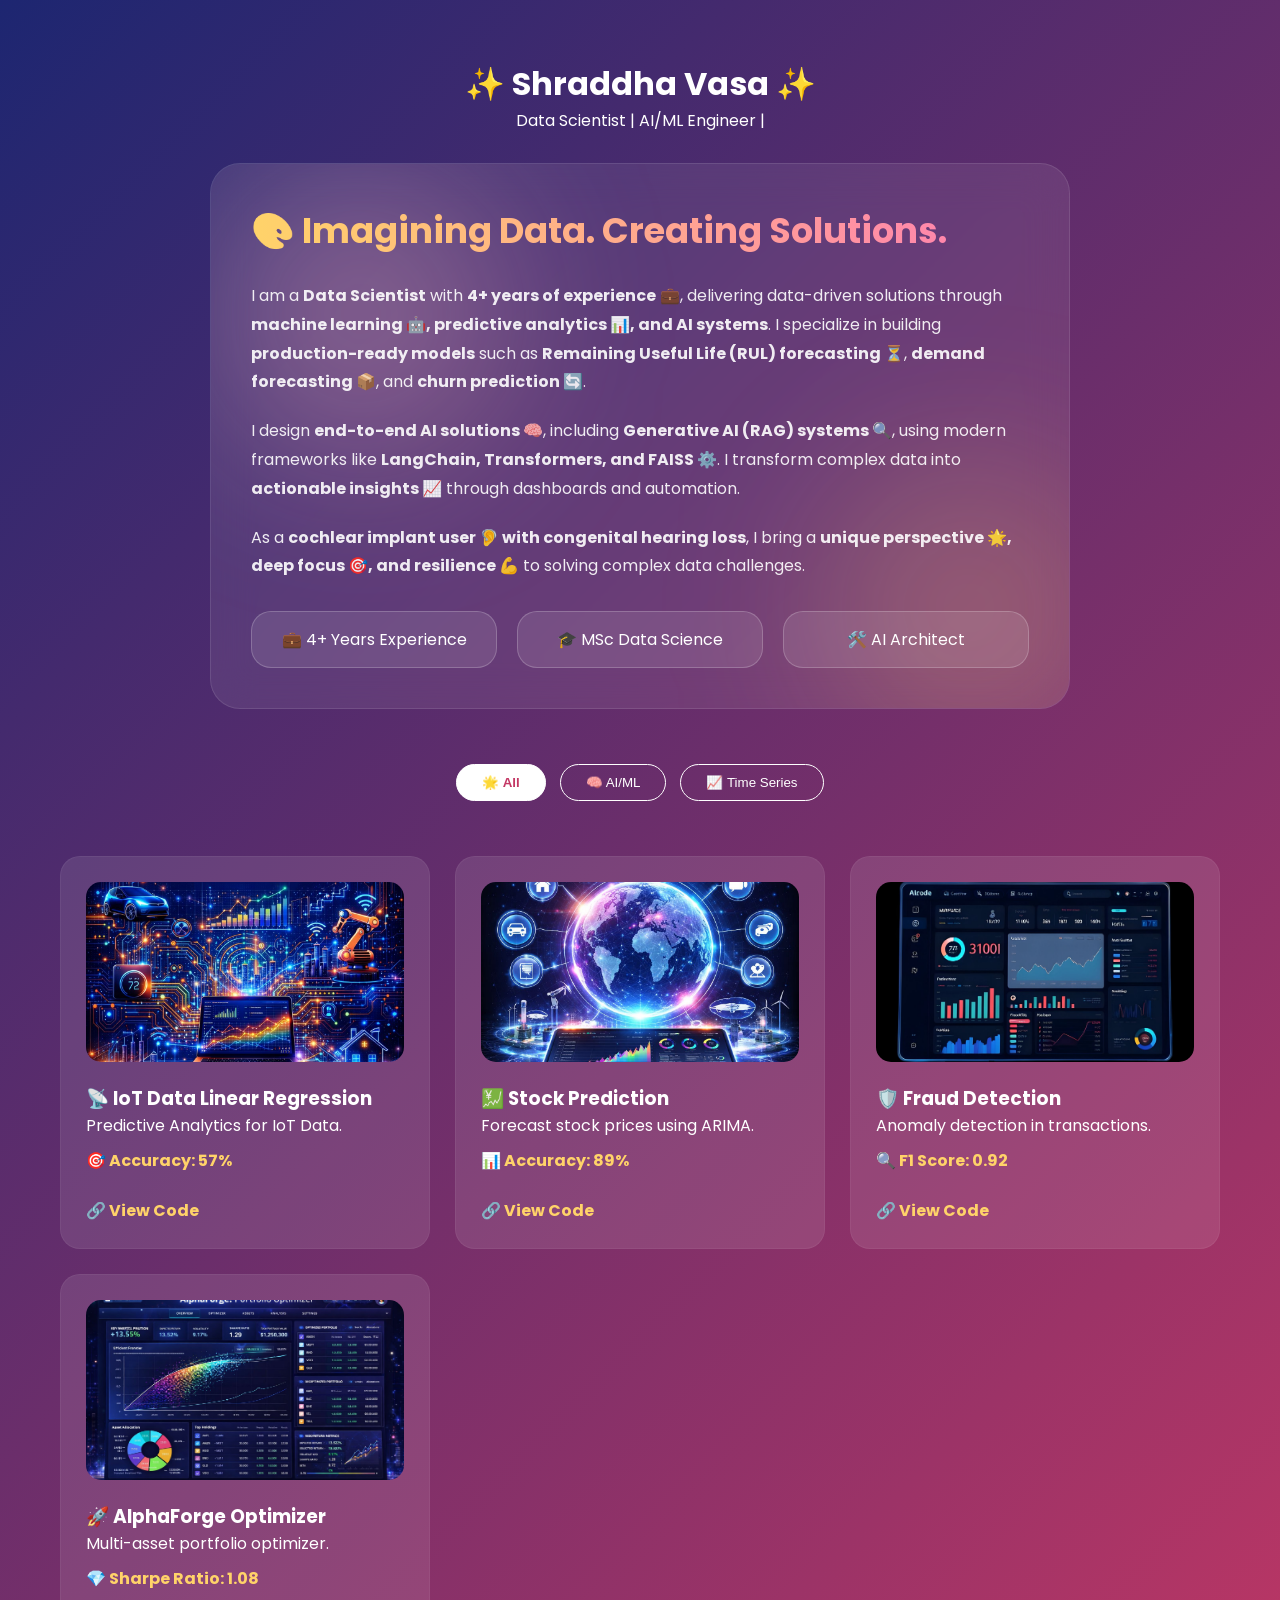
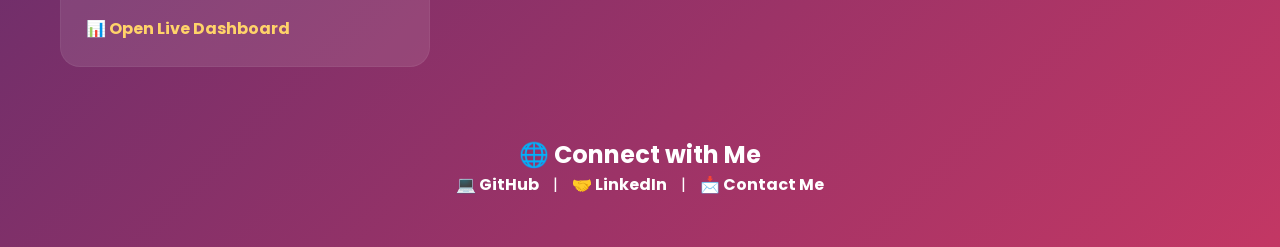
==== commit 6d0f3092: "Update index.html" ====
--- a/index.html
+++ b/index.html
@@ -49,19 +49,10 @@
             </p>
 
             <div class="creative-stats">
-                <div class="stat-item">
-                    <span>💼 4+</span>
-                    <p>Years Experience</p>
-                </div>
-                <div class="stat-item">
-                    <span>🎓 MSc</span>
-                    <p>Data Science</p>
-                </div>
-                <div class="stat-item">
-                    <span>🛠️ AI</span>
-                    <p>Architect</p>
-                </div>
-            </div>
+    <div class="stat-item">💼 4+ Years Experience</div>
+    <div class="stat-item">🎓 MSc Data Science</div>
+    <div class="stat-item">🛠️ AI Architect</div>
+</div>
         </div>
     </div>
 </section>
@@ -78,7 +69,8 @@
         <h3>📡 IoT Data Linear Regression</h3>
         <p>Predictive Analytics for IoT Data.</p>
         <p class="metric">🎯 Accuracy: 57%</p>
-        <a href="https://github.com/vasashraddha/IOT_works" class="project-link" target="_blank">🔗 View Code</a>
+        <a href="https://github.com/vasashraddha/IOT_works/blob/main/Predictive_Analytics_for_IoT_Data_A_Linear_Regression_Approach.ipynb" 
+            class="project-link" target="_blank">🔗 View Code</a>
     </div>
 
     <div class="card ml timeseries">
--- a/style.css
+++ b/style.css
@@ -7,35 +7,99 @@
     overflow-x: hidden;
 }
 
-header { text-align: center; padding: 40px 20px 10px 20px; }
+header { text-align: center; padding: 60px 20px 10px 20px; }
 
-.bio-visual-container { padding: 20px; max-width: 900px; margin: auto; }
+/* --- About Section & Glassmorphism --- */
+.about-section {
+    padding: 20px;
+    max-width: 900px;
+    margin: auto;
+}
 
 .bio-glass-card {
     position: relative;
-    background: rgba(255,255,255,0.08);
+    background: rgba(255, 255, 255, 0.08);
     backdrop-filter: blur(20px);
     padding: 40px;
-    border-radius: 20px;
+    border-radius: 30px;
     overflow: hidden;
-    border: 1px solid rgba(255,255,255,0.1);
+    border: 1px solid rgba(255, 255, 255, 0.1);
 }
 
+.about-title {
+    font-size: 2.2rem;
+    font-weight: 700;
+    margin-bottom: 25px;
+    background: linear-gradient(90deg, #ffd369, #ff7eb3);
+    -webkit-background-clip: text;
+    -webkit-text-fill-color: transparent;
+}
+
+.bio-content p {
+    line-height: 1.8;
+    margin-bottom: 20px;
+    color: rgba(255, 255, 255, 0.9);
+}
+
+/* Animations (Blobs) */
 .visual-bg { position: absolute; width: 100%; height: 100%; z-index: -1; top: 0; left: 0; }
-
 .blob {
-    position: absolute; width: 250px; height: 250px;
+    position: absolute; width: 300px; height: 300px;
     background: rgba(255, 182, 193, 0.3);
     filter: blur(80px); border-radius: 50%;
     animation: move 10s infinite alternate;
 }
-
+.blob:nth-child(2) {
+    background: rgba(255, 211, 105, 0.2);
+    bottom: -50px; right: -50px;
+    animation-delay: -5s;
+}
 @keyframes move {
     from { transform: translate(-15%, -15%); }
     to { transform: translate(15%, 15%); }
 }
 
-.filters { text-align: center; margin: 10px; }
+/* --- Stats Styling --- */
+.creative-stats {
+    display: flex;
+    gap: 20px;
+    margin-top: 30px;
+    flex-wrap: wrap;
+}
+
+.stat-item {
+    background: rgba(255, 255, 255, 0.1);
+    padding: 15px 20px;
+    border-radius: 20px;
+    border: 1px solid rgba(255, 255, 255, 0.2);
+    text-align: center;
+    flex: 1;
+    min-width: 140px;
+    transition: transform 0.3s ease, box-shadow 0.3s ease;
+}
+
+.stat-item span {
+    font-size: 1.5rem;
+    font-weight: bold;
+    display: block;
+    color: #ffd369;
+    margin-bottom: 5px;
+}
+
+.stat-item p {
+    font-size: 0.85rem;
+    margin: 0;
+    color: rgba(255, 255, 255, 0.8);
+}
+
+.stat-item:hover {
+    transform: translateY(-5px);
+    background: rgba(255, 255, 255, 0.15);
+    box-shadow: 0 8px 20px rgba(0,0,0,0.2);
+}
+
+/* --- Filters & Projects --- */
+.filters { text-align: center; margin: 30px 0; }
 .filters button {
     padding: 10px 25px; border: 1px solid white; margin: 5px;
     border-radius: 25px; cursor: pointer; background: transparent;
@@ -47,37 +111,39 @@
 
 .projects-container {
     display: grid; grid-template-columns: repeat(auto-fit, minmax(280px, 1fr));
-    gap: 20px; padding: 20px; max-width: 1200px; margin: auto;
+    gap: 25px; padding: 20px; max-width: 1200px; margin: auto;
 }
 
 .card {
-    background: rgba(255,255,255,0.1); padding: 25px;
-    border-radius: 15px; border: 1px solid rgba(255,255,255,0.05);
+    background: rgba(255, 255, 255, 0.1); padding: 25px;
+    border-radius: 20px; border: 1px solid rgba(255, 255, 255, 0.05);
+    transition: 0.3s ease;
 }
 
-.card img { width: 100%; border-radius: 10px; height: 200px; object-fit: cover; }
+.card:hover { transform: translateY(-10px); }
+.card img { width: 100%; border-radius: 15px; height: 180px; object-fit: cover; margin-bottom: 15px; }
 
-/* Yellow links fixed */
 .project-link {
-    color: #ffd369 !important;
-    text-decoration: none; font-weight: bold; margin-top: 15px; display: inline-block;
+    color: #ffd369 !important; text-decoration: none;
+    font-weight: bold; margin-top: 15px; display: inline-block;
 }
 
 .metric { color: #ffd369; font-weight: bold; margin: 10px 0; }
 
+/* Modal & Footer */
 .modal {
     display: none; position: fixed; z-index: 1000; left: 0; top: 0;
-    width: 100%; height: 100%; background: rgba(0,0,0,0.85); backdrop-filter: blur(5px);
+    width: 100%; height: 100%; background: rgba(0,0,0,0.85); backdrop-filter: blur(8px);
 }
 .modal-content {
-    background: #1a1e2b; margin: 15% auto; padding: 30px; border-radius: 20px;
-    width: 320px; border: 1px solid #c33764; text-align: center; position: relative;
+    background: #1a1e2b; margin: 15% auto; padding: 40px; border-radius: 25px;
+    width: 320px; border: 1px solid #ff7eb3; text-align: center; color: white;
 }
-.close { position: absolute; right: 20px; top: 10px; font-size: 28px; cursor: pointer; }
+.close { position: absolute; right: 20px; top: 15px; font-size: 28px; cursor: pointer; }
 .modal-btn {
     display: inline-block; padding: 12px 24px; background: #c33764;
-    color: white; text-decoration: none; border-radius: 10px; margin-top: 15px;
+    color: white; text-decoration: none; border-radius: 12px; margin-top: 15px;
 }
 
-footer { padding: 40px; text-align: center; }
+footer { padding: 50px; text-align: center; }
 footer a { color: white; text-decoration: none; margin: 0 10px; font-weight: bold; }
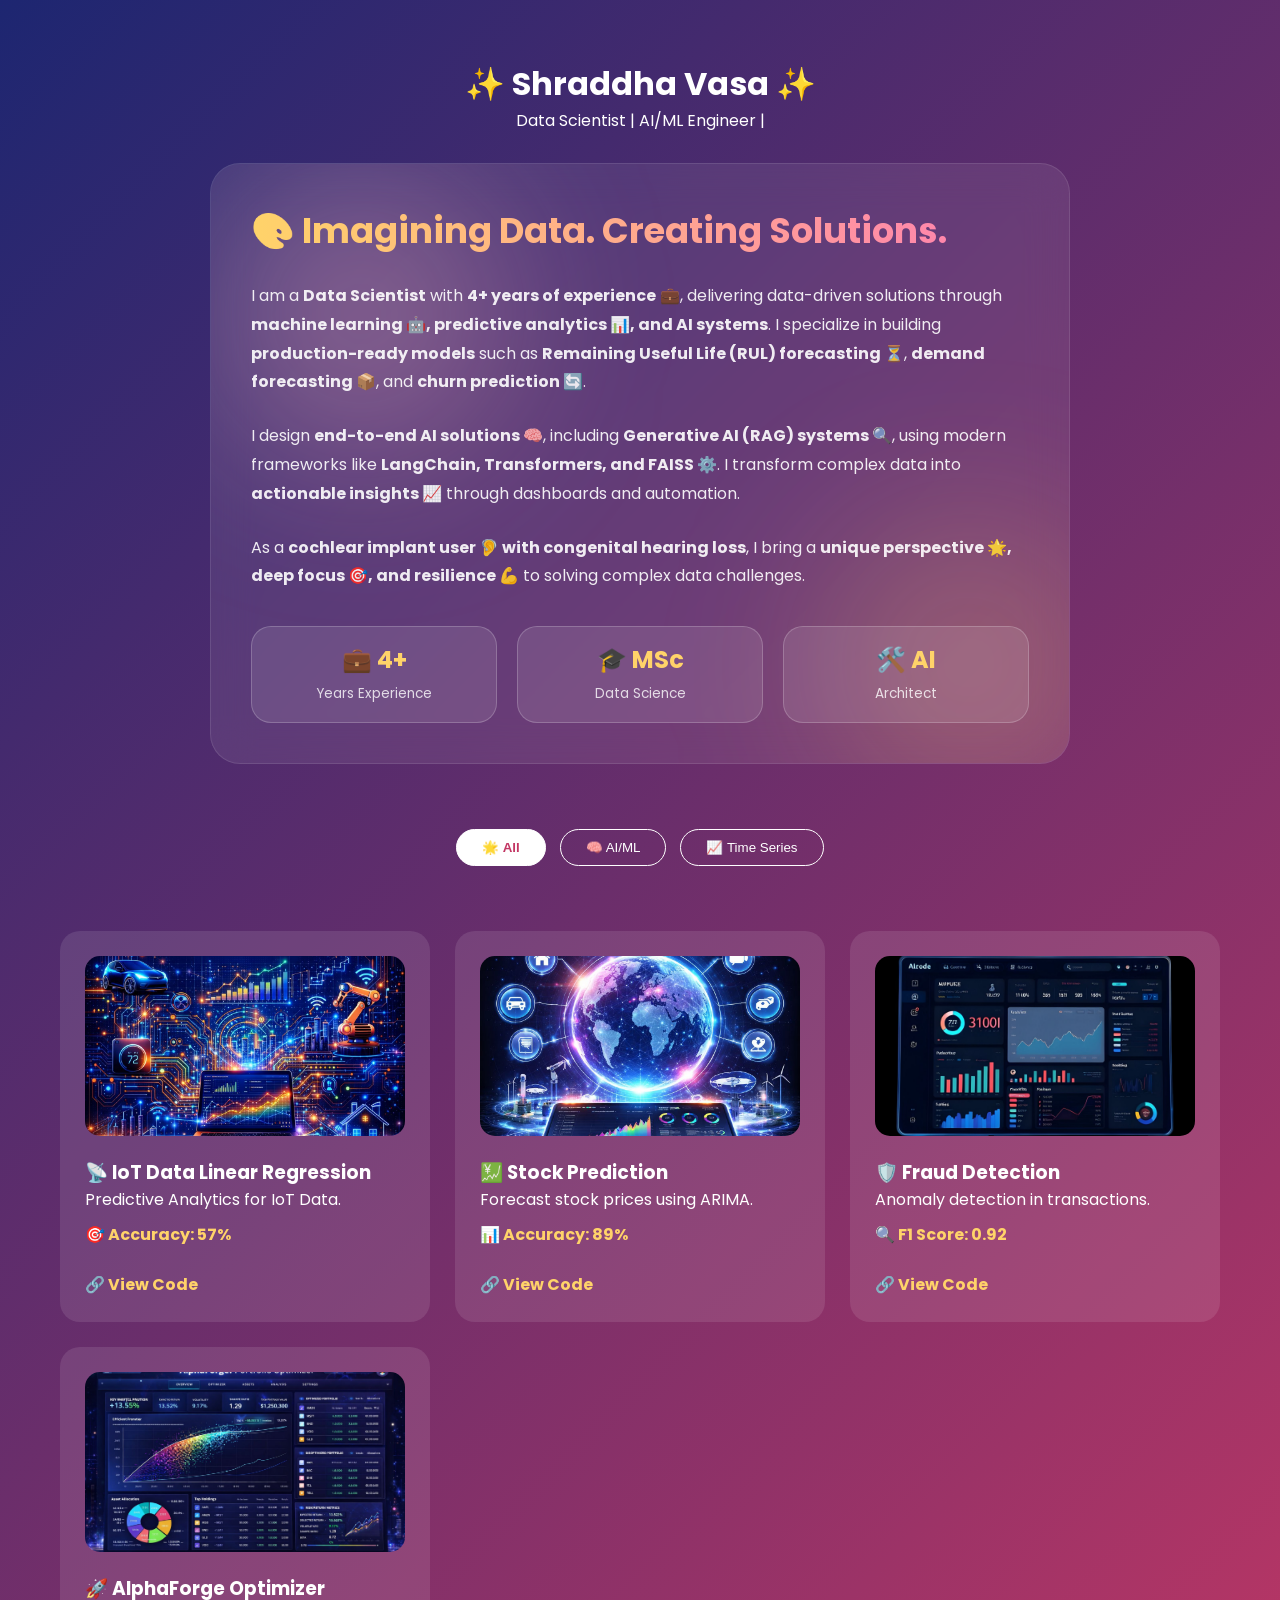
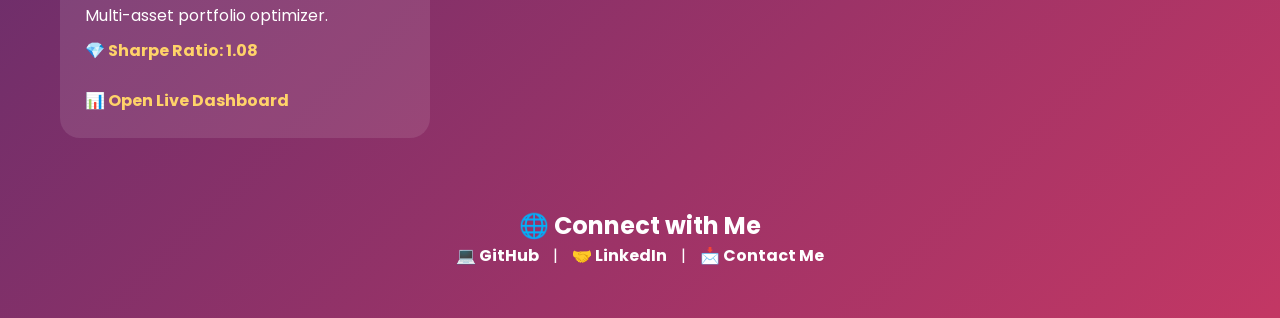
==== commit 7c5b5ca6: "Update index.html" ====
--- a/index.html
+++ b/index.html
@@ -22,9 +22,7 @@
         </div>
         
         <div class="bio-content">
-            <h1 class="about-title">
-                🎨 Imagining Data. Creating Solutions.
-            </h1>
+            <h1 class="about-title">🎨 Imagining Data. Creating Solutions.</h1>
 
             <p>
                 I am a <strong>Data Scientist</strong> with <strong>4+ years of experience</strong> 💼, delivering 
@@ -49,10 +47,19 @@
             </p>
 
             <div class="creative-stats">
-    <div class="stat-item">💼 4+ Years Experience</div>
-    <div class="stat-item">🎓 MSc Data Science</div>
-    <div class="stat-item">🛠️ AI Architect</div>
-</div>
+                <div class="stat-item">
+                    <span>💼 4+</span>
+                    <p>Years Experience</p>
+                </div>
+                <div class="stat-item">
+                    <span>🎓 MSc</span>
+                    <p>Data Science</p>
+                </div>
+                <div class="stat-item">
+                    <span>🛠️ AI</span>
+                    <p>Architect</p>
+                </div>
+            </div>
         </div>
     </div>
 </section>
@@ -65,13 +72,14 @@
 
 <section class="projects-container">
     <div class="card ml timeseries">
-        <img src="Project/IoT_1.jpeg" alt="IoT Data Analysis">
-        <h3>📡 IoT Data Linear Regression</h3>
-        <p>Predictive Analytics for IoT Data.</p>
-        <p class="metric">🎯 Accuracy: 57%</p>
-        <a href="https://github.com/vasashraddha/IOT_works/blob/main/Predictive_Analytics_for_IoT_Data_A_Linear_Regression_Approach.ipynb" 
-            class="project-link" target="_blank">🔗 View Code</a>
-    </div>
+    <img src="Project/IoT_1.jpeg" alt="IoT Data Analysis">
+    <h3>📡 IoT Data Linear Regression</h3>
+    <p>Predictive Analytics for IoT Data.</p>
+    <p class="metric">🎯 Accuracy: 57%</p>
+    <a href="https://nbviewer.org/github/vasashraddha/IOT_works/blob/main/Predictive_Analytics_for_IoT_Data_A_Linear_Regression_Approach.ipynb" 
+       class="project-link" 
+       target="_blank">🔗 View Code</a>
+</div>
 
     <div class="card ml timeseries">
         <img src="Project/IoT_2.jpeg" alt="Stock Prediction">
--- a/style.css
+++ b/style.css
@@ -9,7 +9,7 @@
 
 header { text-align: center; padding: 60px 20px 10px 20px; }
 
-/* --- About Section & Glassmorphism --- */
+/* Bio/About Section with spacing */
 .about-section {
     padding: 20px;
     max-width: 900px;
@@ -35,13 +35,14 @@
     -webkit-text-fill-color: transparent;
 }
 
+/* Added gap between paragraphs */
 .bio-content p {
     line-height: 1.8;
-    margin-bottom: 20px;
+    margin-bottom: 25px; /* One-line gap */
     color: rgba(255, 255, 255, 0.9);
 }
 
-/* Animations (Blobs) */
+/* Background Blobs */
 .visual-bg { position: absolute; width: 100%; height: 100%; z-index: -1; top: 0; left: 0; }
 .blob {
     position: absolute; width: 300px; height: 300px;
@@ -59,14 +60,8 @@
     to { transform: translate(15%, 15%); }
 }
 
-/* --- Stats Styling --- */
-.creative-stats {
-    display: flex;
-    gap: 20px;
-    margin-top: 30px;
-    flex-wrap: wrap;
-}
-
+/* Stats */
+.creative-stats { display: flex; gap: 20px; margin-top: 35px; flex-wrap: wrap; }
 .stat-item {
     background: rgba(255, 255, 255, 0.1);
     padding: 15px 20px;
@@ -75,75 +70,38 @@
     text-align: center;
     flex: 1;
     min-width: 140px;
-    transition: transform 0.3s ease, box-shadow 0.3s ease;
+    transition: 0.3s ease;
 }
+.stat-item span { font-size: 1.5rem; font-weight: bold; display: block; color: #ffd369; margin-bottom: 5px; }
+.stat-item p { font-size: 0.85rem; color: rgba(255, 255, 255, 0.8); margin: 0; }
+.stat-item:hover { transform: translateY(-5px); background: rgba(255, 255, 255, 0.15); }
 
-.stat-item span {
-    font-size: 1.5rem;
-    font-weight: bold;
-    display: block;
-    color: #ffd369;
-    margin-bottom: 5px;
-}
-
-.stat-item p {
-    font-size: 0.85rem;
-    margin: 0;
-    color: rgba(255, 255, 255, 0.8);
-}
-
-.stat-item:hover {
-    transform: translateY(-5px);
-    background: rgba(255, 255, 255, 0.15);
-    box-shadow: 0 8px 20px rgba(0,0,0,0.2);
-}
-
-/* --- Filters & Projects --- */
-.filters { text-align: center; margin: 30px 0; }
+/* Filters & Cards */
+.filters { text-align: center; margin: 40px 0; }
 .filters button {
     padding: 10px 25px; border: 1px solid white; margin: 5px;
     border-radius: 25px; cursor: pointer; background: transparent;
     color: white; transition: 0.3s;
 }
-.filters button.active, .filters button:hover {
-    background: white; color: #c33764; font-weight: bold;
-}
+.filters button.active, .filters button:hover { background: white; color: #c33764; font-weight: bold; }
 
 .projects-container {
     display: grid; grid-template-columns: repeat(auto-fit, minmax(280px, 1fr));
     gap: 25px; padding: 20px; max-width: 1200px; margin: auto;
 }
-
-.card {
-    background: rgba(255, 255, 255, 0.1); padding: 25px;
-    border-radius: 20px; border: 1px solid rgba(255, 255, 255, 0.05);
-    transition: 0.3s ease;
-}
-
+.card { background: rgba(255, 255, 255, 0.1); padding: 25px; border-radius: 20px; transition: 0.3s ease; }
 .card:hover { transform: translateY(-10px); }
 .card img { width: 100%; border-radius: 15px; height: 180px; object-fit: cover; margin-bottom: 15px; }
 
-.project-link {
-    color: #ffd369 !important; text-decoration: none;
-    font-weight: bold; margin-top: 15px; display: inline-block;
-}
-
+/* Restored Yellow Link Color */
+.project-link { color: #ffd369 !important; text-decoration: none; font-weight: bold; margin-top: 15px; display: inline-block; }
 .metric { color: #ffd369; font-weight: bold; margin: 10px 0; }
 
-/* Modal & Footer */
-.modal {
-    display: none; position: fixed; z-index: 1000; left: 0; top: 0;
-    width: 100%; height: 100%; background: rgba(0,0,0,0.85); backdrop-filter: blur(8px);
-}
-.modal-content {
-    background: #1a1e2b; margin: 15% auto; padding: 40px; border-radius: 25px;
-    width: 320px; border: 1px solid #ff7eb3; text-align: center; color: white;
-}
+/* Modal */
+.modal { display: none; position: fixed; z-index: 1000; left: 0; top: 0; width: 100%; height: 100%; background: rgba(0,0,0,0.85); backdrop-filter: blur(8px); }
+.modal-content { background: #1a1e2b; margin: 15% auto; padding: 40px; border-radius: 25px; width: 320px; border: 1px solid #ff7eb3; text-align: center; position: relative; }
 .close { position: absolute; right: 20px; top: 15px; font-size: 28px; cursor: pointer; }
-.modal-btn {
-    display: inline-block; padding: 12px 24px; background: #c33764;
-    color: white; text-decoration: none; border-radius: 12px; margin-top: 15px;
-}
+.modal-btn { display: inline-block; padding: 12px 24px; background: #c33764; color: white; text-decoration: none; border-radius: 12px; margin-top: 15px; }
 
 footer { padding: 50px; text-align: center; }
 footer a { color: white; text-decoration: none; margin: 0 10px; font-weight: bold; }
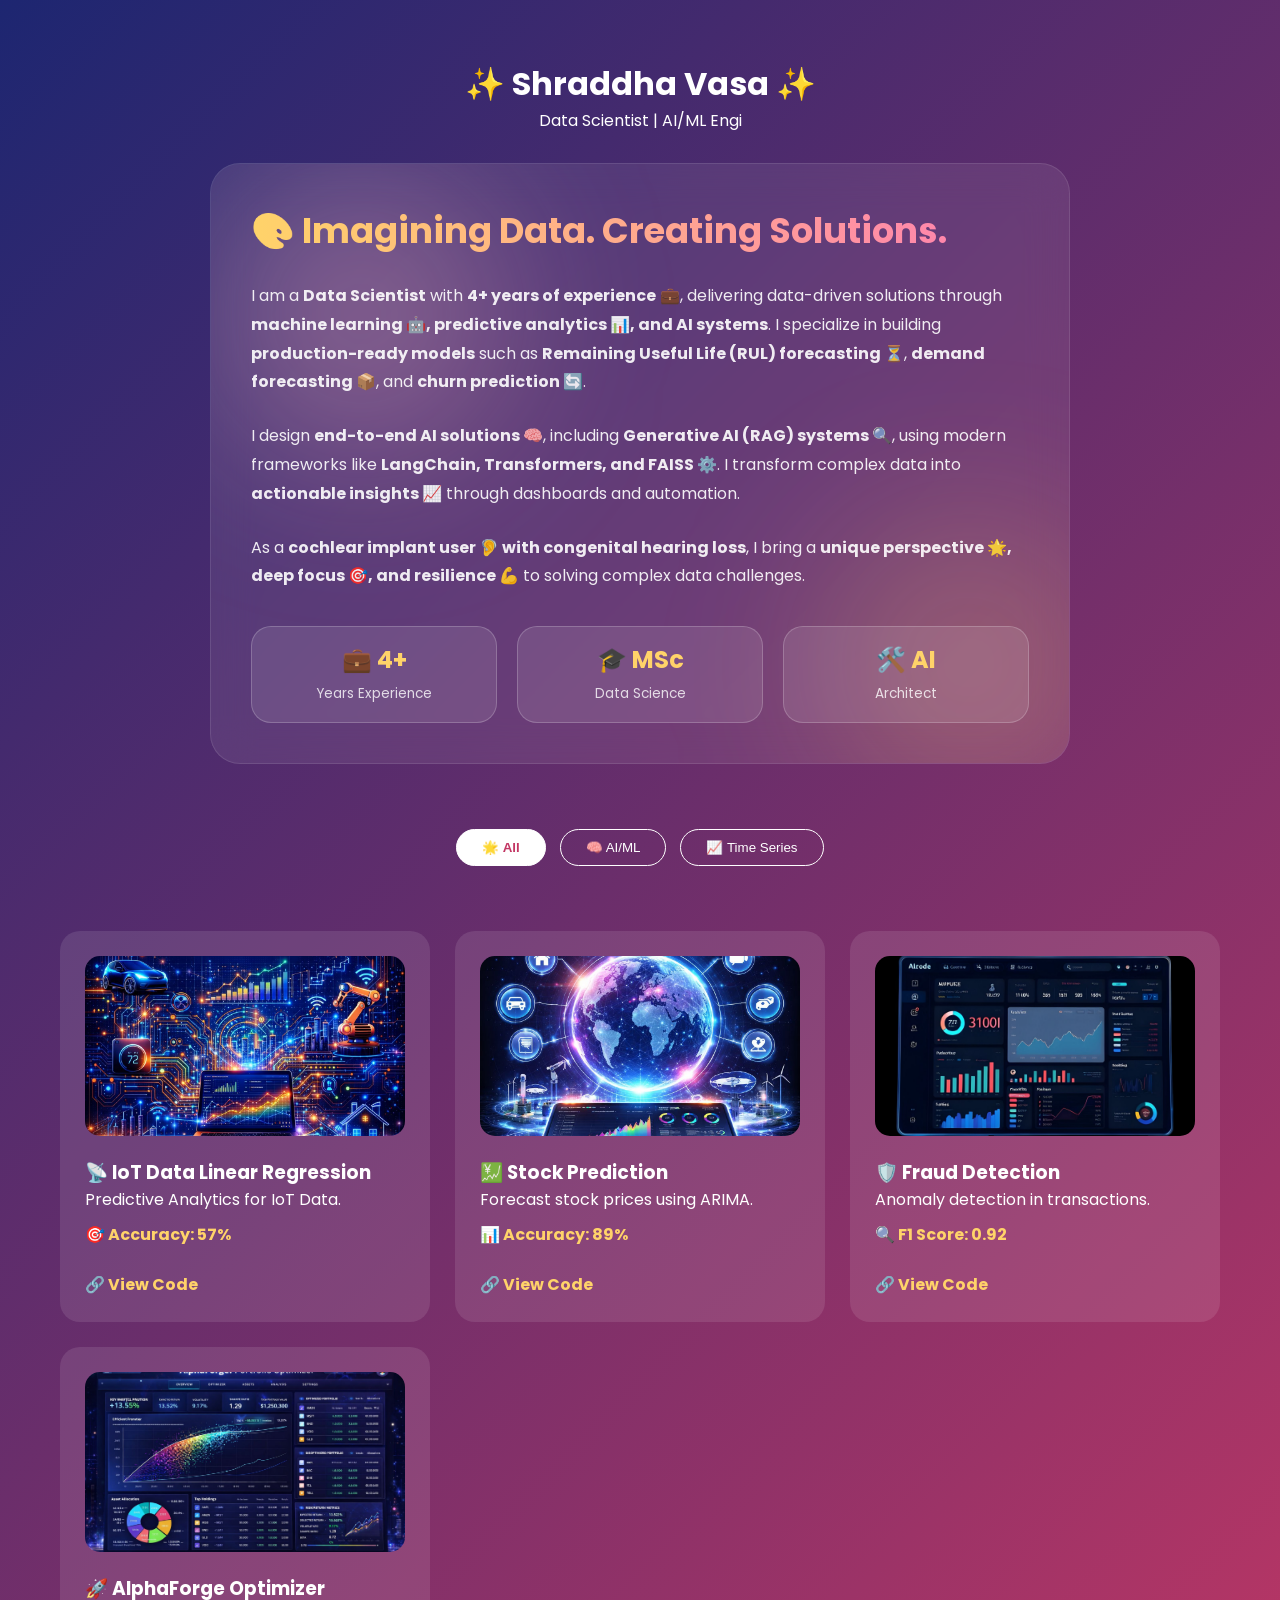
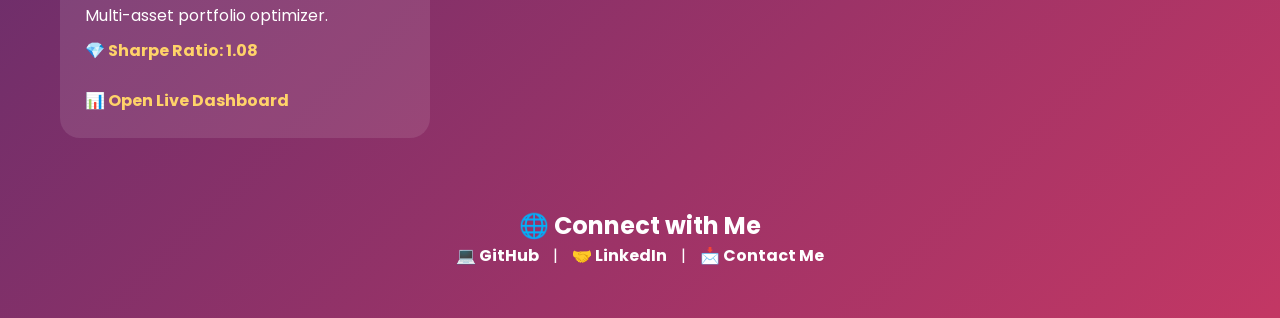
==== commit ff6192d4: "Update index.html" ====
--- a/index.html
+++ b/index.html
@@ -77,9 +77,9 @@
     <p>Predictive Analytics for IoT Data.</p>
     <p class="metric">🎯 Accuracy: 57%</p>
     <a href="https://nbviewer.org/github/vasashraddha/IOT_works/blob/main/Predictive_Analytics_for_IoT_Data_A_Linear_Regression_Approach.ipynb" 
-       class="project-link" 
-       target="_blank">🔗 View Code</a>
-</div>
+           class="project-link" 
+           target="_blank">🔗 View Code</a>
+    </div>
 
     <div class="card ml timeseries">
         <img src="Project/IoT_2.jpeg" alt="Stock Prediction">
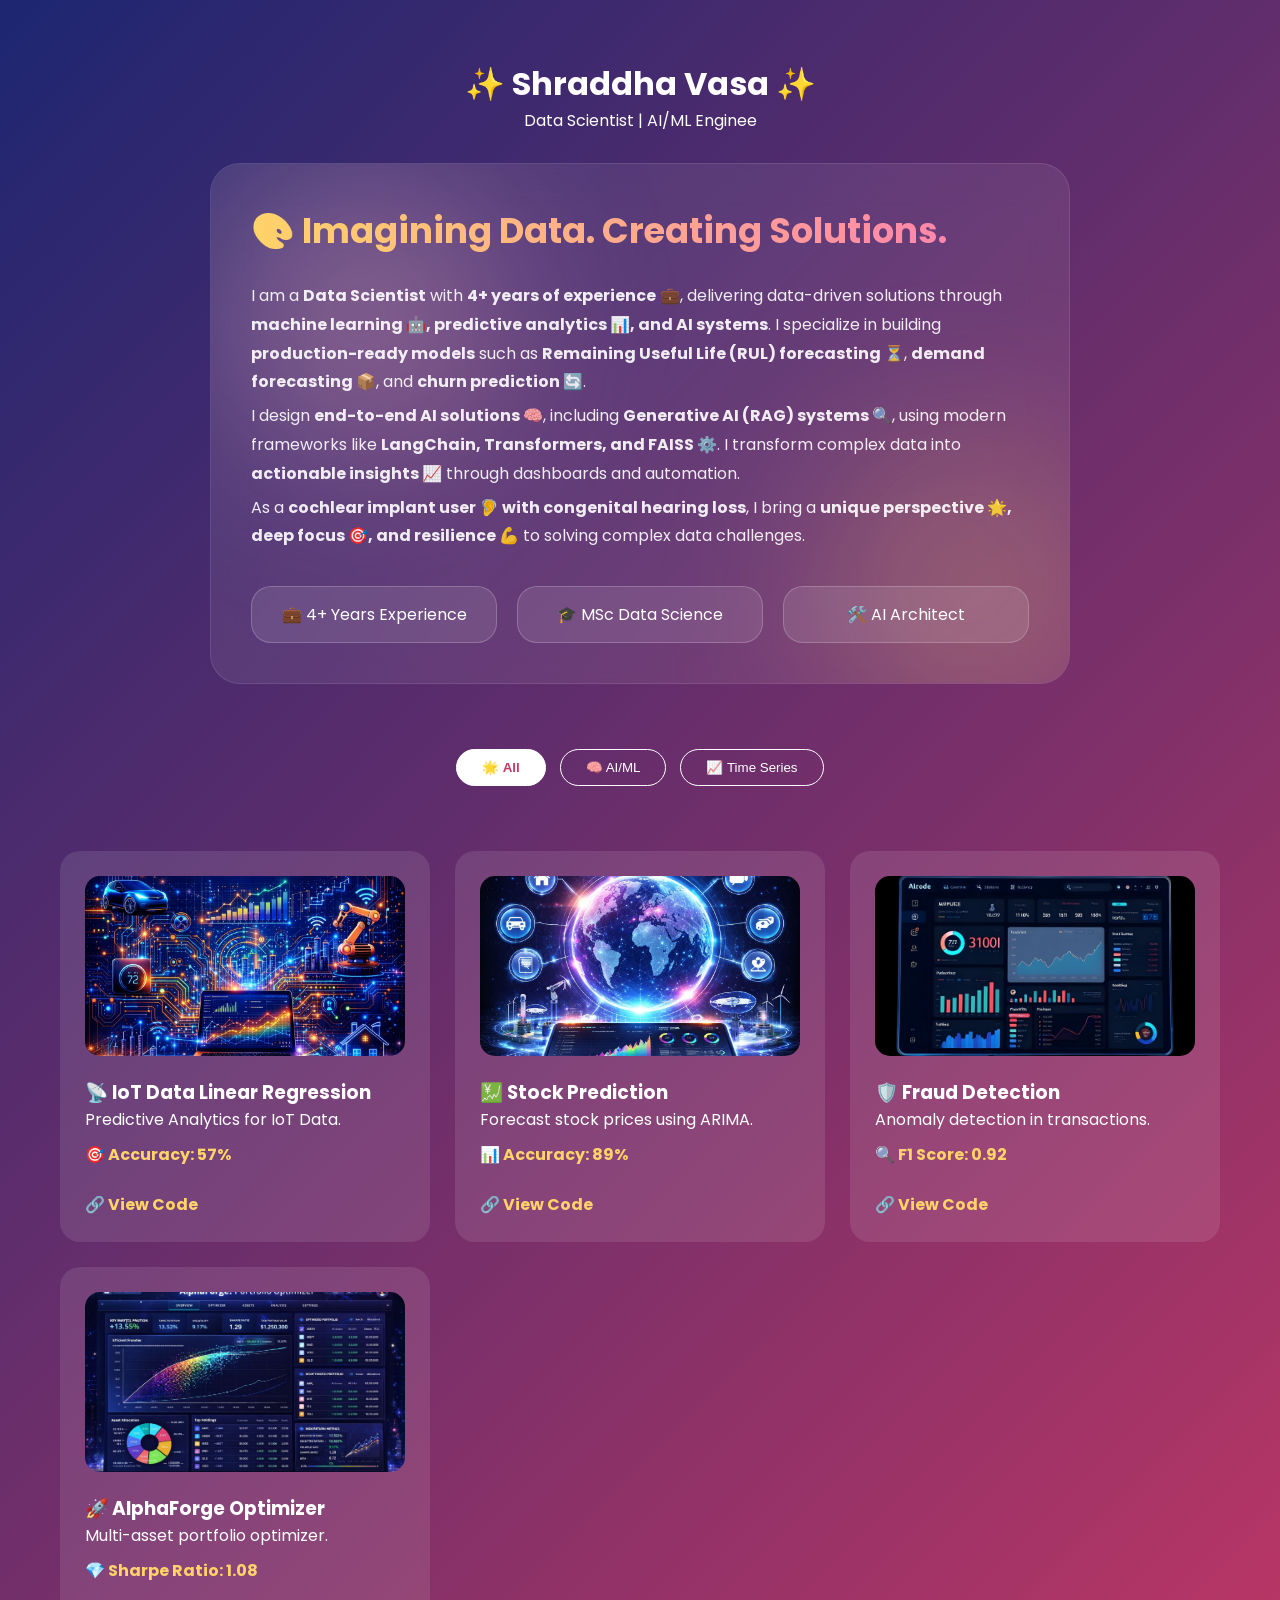
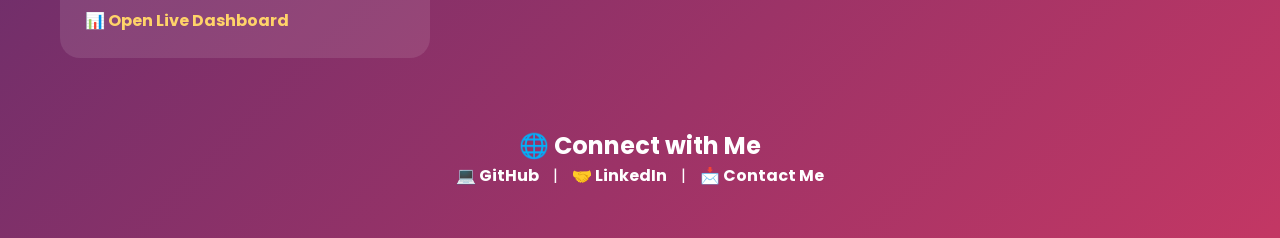
==== commit 9defeb12: "URL is updated" ====
--- a/index.html
+++ b/index.html
@@ -22,7 +22,9 @@
         </div>
         
         <div class="bio-content">
-            <h1 class="about-title">🎨 Imagining Data. Creating Solutions.</h1>
+            <h1 class="about-title">
+                🎨 Imagining Data. Creating Solutions.
+            </h1>
 
             <p>
                 I am a <strong>Data Scientist</strong> with <strong>4+ years of experience</strong> 💼, delivering 
@@ -47,19 +49,10 @@
             </p>
 
             <div class="creative-stats">
-                <div class="stat-item">
-                    <span>💼 4+</span>
-                    <p>Years Experience</p>
-                </div>
-                <div class="stat-item">
-                    <span>🎓 MSc</span>
-                    <p>Data Science</p>
-                </div>
-                <div class="stat-item">
-                    <span>🛠️ AI</span>
-                    <p>Architect</p>
-                </div>
-            </div>
+    <div class="stat-item">💼 4+ Years Experience</div>
+    <div class="stat-item">🎓 MSc Data Science</div>
+    <div class="stat-item">🛠️ AI Architect</div>
+</div>
         </div>
     </div>
 </section>
@@ -72,13 +65,12 @@
 
 <section class="projects-container">
     <div class="card ml timeseries">
-    <img src="Project/IoT_1.jpeg" alt="IoT Data Analysis">
-    <h3>📡 IoT Data Linear Regression</h3>
-    <p>Predictive Analytics for IoT Data.</p>
-    <p class="metric">🎯 Accuracy: 57%</p>
-    <a href="https://nbviewer.org/github/vasashraddha/IOT_works/blob/main/Predictive_Analytics_for_IoT_Data_A_Linear_Regression_Approach.ipynb" 
-           class="project-link" 
-           target="_blank">🔗 View Code</a>
+        <img src="Project/IoT_1.jpeg" alt="IoT Data Analysis">
+        <h3>📡 IoT Data Linear Regression</h3>
+        <p>Predictive Analytics for IoT Data.</p>
+        <p class="metric">🎯 Accuracy: 57%</p>
+        <a href="https://github.com/vasashraddha/IOT_works" 
+            class="project-link" target="_blank">🔗 View Code</a>
     </div>
 
     <div class="card ml timeseries">
--- a/style.css
+++ b/style.css
@@ -9,12 +9,8 @@
 
 header { text-align: center; padding: 60px 20px 10px 20px; }
 
-/* Bio/About Section with spacing */
-.about-section {
-    padding: 20px;
-    max-width: 900px;
-    margin: auto;
-}
+/* Bio Section */
+.about-section { padding: 20px; max-width: 900px; margin: auto; }
 
 .bio-glass-card {
     position: relative;
@@ -35,14 +31,9 @@
     -webkit-text-fill-color: transparent;
 }
 
-/* Added gap between paragraphs */
-.bio-content p {
-    line-height: 1.8;
-    margin-bottom: 25px; /* One-line gap */
-    color: rgba(255, 255, 255, 0.9);
-}
+.bio-content p { line-height: 1.8; margin-bottom: 5px; color: rgba(255, 255, 255, 0.9); }
 
-/* Background Blobs */
+/* Animation Blobs */
 .visual-bg { position: absolute; width: 100%; height: 100%; z-index: -1; top: 0; left: 0; }
 .blob {
     position: absolute; width: 300px; height: 300px;
@@ -50,38 +41,24 @@
     filter: blur(80px); border-radius: 50%;
     animation: move 10s infinite alternate;
 }
-.blob:nth-child(2) {
-    background: rgba(255, 211, 105, 0.2);
-    bottom: -50px; right: -50px;
-    animation-delay: -5s;
-}
-@keyframes move {
-    from { transform: translate(-15%, -15%); }
-    to { transform: translate(15%, 15%); }
-}
+.blob:nth-child(2) { background: rgba(255, 211, 105, 0.2); bottom: -50px; right: -50px; animation-delay: -5s; }
+@keyframes move { from { transform: translate(-15%, -15%); } to { transform: translate(15%, 15%); } }
 
 /* Stats */
 .creative-stats { display: flex; gap: 20px; margin-top: 35px; flex-wrap: wrap; }
 .stat-item {
-    background: rgba(255, 255, 255, 0.1);
-    padding: 15px 20px;
-    border-radius: 20px;
-    border: 1px solid rgba(255, 255, 255, 0.2);
-    text-align: center;
-    flex: 1;
-    min-width: 140px;
-    transition: 0.3s ease;
+    background: rgba(255, 255, 255, 0.1); padding: 15px 20px;
+    border-radius: 20px; border: 1px solid rgba(255, 255, 255, 0.2);
+    text-align: center; flex: 1; min-width: 140px; transition: 0.3s ease;
 }
 .stat-item span { font-size: 1.5rem; font-weight: bold; display: block; color: #ffd369; margin-bottom: 5px; }
 .stat-item p { font-size: 0.85rem; color: rgba(255, 255, 255, 0.8); margin: 0; }
-.stat-item:hover { transform: translateY(-5px); background: rgba(255, 255, 255, 0.15); }
 
-/* Filters & Cards */
+/* Filters & Projects */
 .filters { text-align: center; margin: 40px 0; }
 .filters button {
     padding: 10px 25px; border: 1px solid white; margin: 5px;
-    border-radius: 25px; cursor: pointer; background: transparent;
-    color: white; transition: 0.3s;
+    border-radius: 25px; cursor: pointer; background: transparent; color: white; transition: 0.3s;
 }
 .filters button.active, .filters button:hover { background: white; color: #c33764; font-weight: bold; }
 
@@ -90,10 +67,8 @@
     gap: 25px; padding: 20px; max-width: 1200px; margin: auto;
 }
 .card { background: rgba(255, 255, 255, 0.1); padding: 25px; border-radius: 20px; transition: 0.3s ease; }
-.card:hover { transform: translateY(-10px); }
 .card img { width: 100%; border-radius: 15px; height: 180px; object-fit: cover; margin-bottom: 15px; }
 
-/* Restored Yellow Link Color */
 .project-link { color: #ffd369 !important; text-decoration: none; font-weight: bold; margin-top: 15px; display: inline-block; }
 .metric { color: #ffd369; font-weight: bold; margin: 10px 0; }
 
@@ -105,3 +80,13 @@
 
 footer { padding: 50px; text-align: center; }
 footer a { color: white; text-decoration: none; margin: 0 10px; font-weight: bold; }
+
+/* --- MOBILE RESPONSIVENESS --- */
+@media (max-width: 768px) {
+    header h1 { font-size: 1.8rem; }
+    .about-title { font-size: 1.5rem; }
+    .bio-glass-card { padding: 25px 15px; }
+    .creative-stats { flex-direction: column; }
+    .projects-container { grid-template-columns: 1fr; }
+    .modal-content { width: 90%; margin: 30% auto; }
+}
